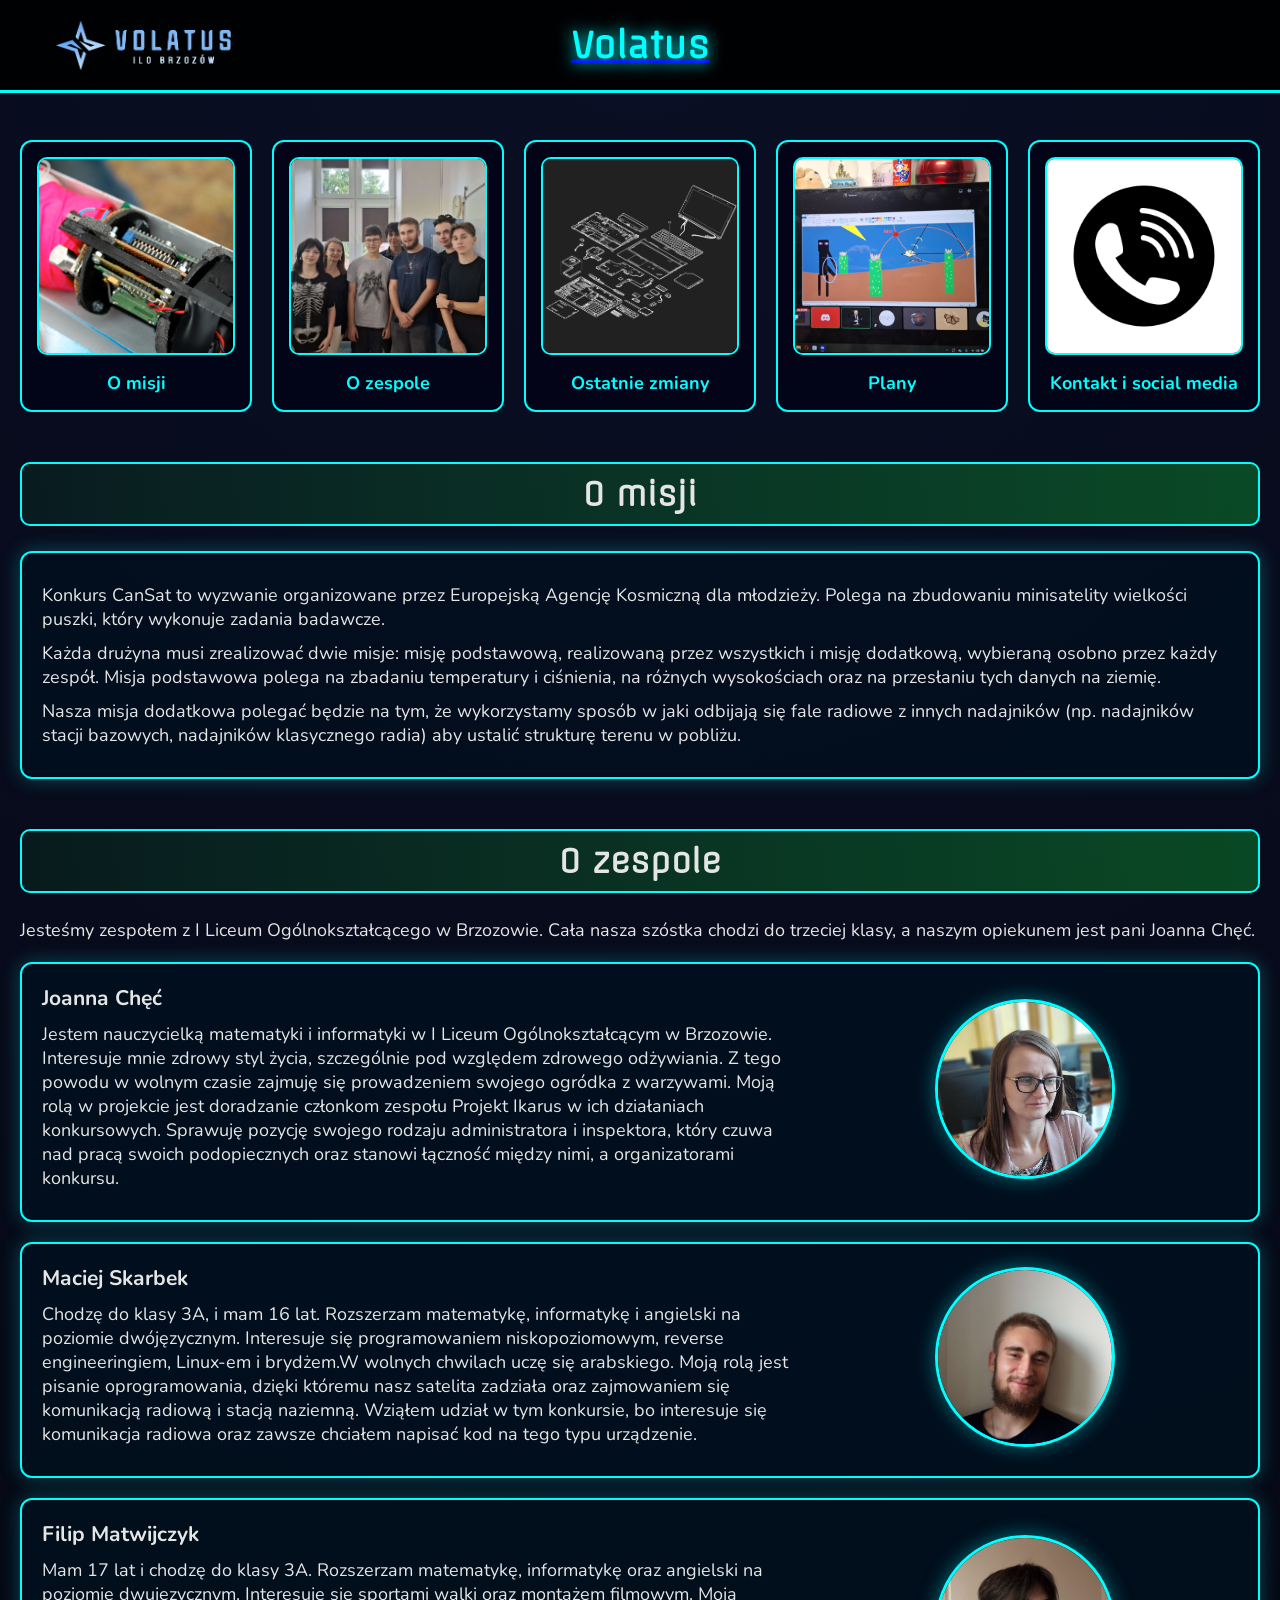
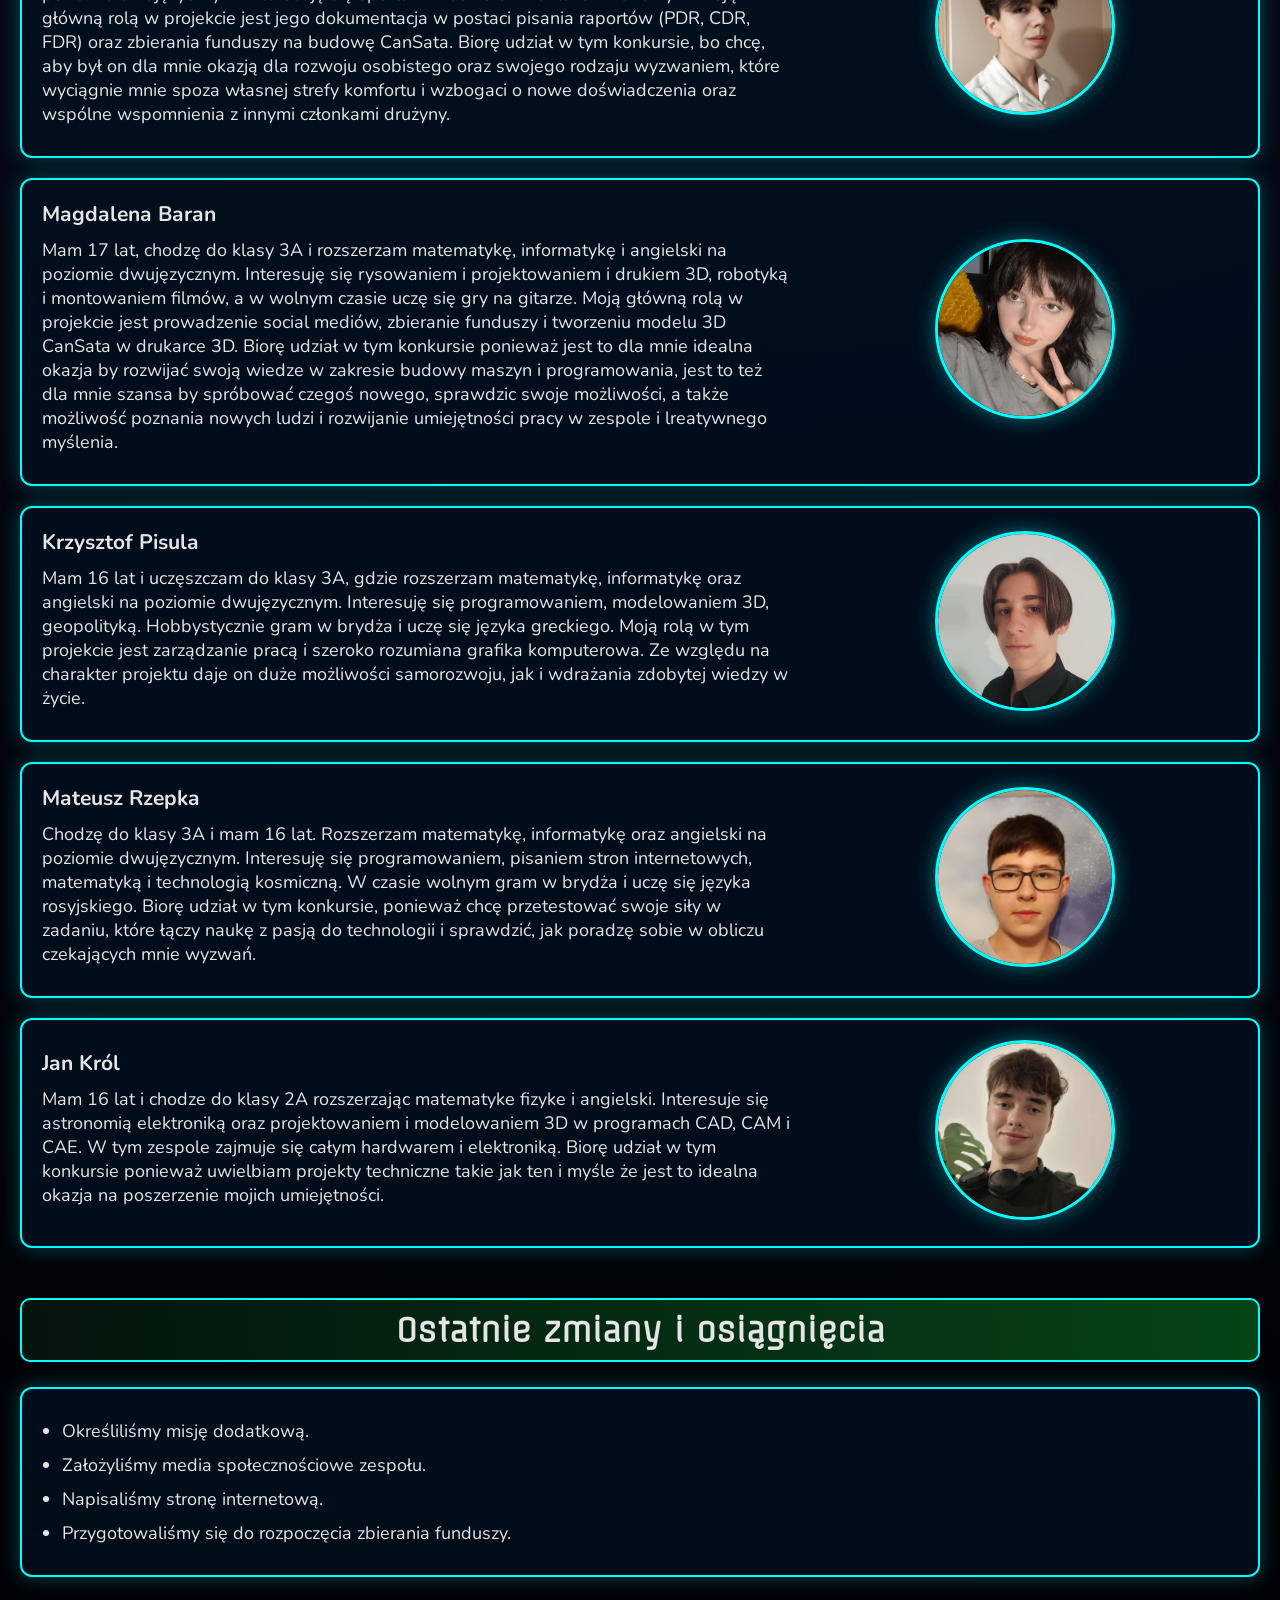
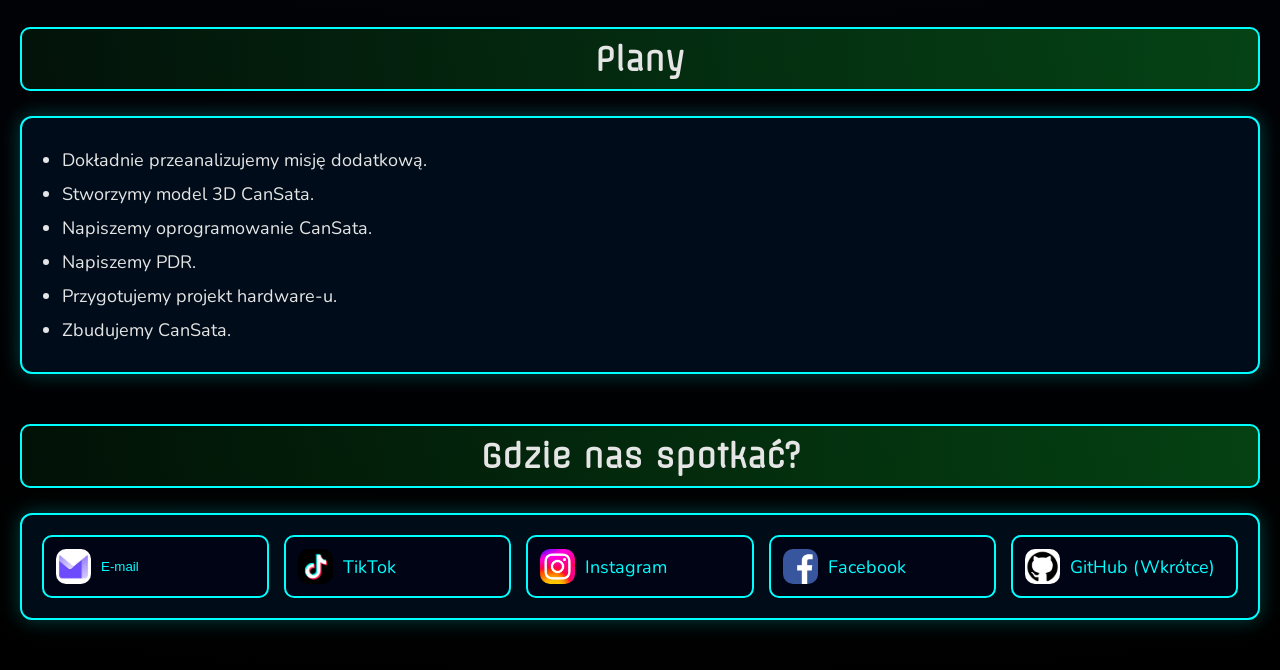
==== index.html @ ef8f0e5b "initial" ====
<!DOCTYPE html>
<html lang="pl">

<head>
    <meta charset="utf-8">
    <title>Volatus</title>
    <link rel="icon" href="img/logoM.png">
    <link rel="stylesheet" type="text/css" href="styles/styles.css?v=1">
</head>

<body>
    <!-- Pasek -->
    <div id="pasek">
        <img src="img/logoA.png" alt="Logo">
        <a href="https://www.volatus.pl">
            <h1 id="h1">Volatus</h1>
        </a>
        <img src="img/logoA.png" alt="Logo" class="antilogo">
    </div>

    <div id="strona">

        <!-- Menu kafelkowe -->
        <div class="grid">
            <a href="#link-mission" class="tile">
                <img src="img/o-misji.png" alt="Zdjęcie CanSata">
                <b>O misji</b>
            </a>
            <a href="#link-about" class="tile">
                <img src="img/team.webp" alt="Zdjęcie Zespołu">
                <b>O zespole</b>
            </a>
            <a href="#link-updates" class="tile">
                <img src="img/ostatnie-zmiany.png" alt="">
                <b>Ostatnie zmiany</b>
            </a>
            <a href="#link-plans" class="tile">
                <img src="img/plany.jpg" alt="">
                <b>Plany</b>
            </a>
            <a href="#link-contact" class="tile">
                <img src="img/kontakt.jpg" alt="">
                <b>Kontakt i social media</b>
            </a>
        </div>

        <!-- O misji -->
        <h2 id="link-mission">O misji</h2>
        <div class="panel">
            <p>
                Konkurs CanSat to wyzwanie organizowane przez Europejską Agencję Kosmiczną dla młodzieży. Polega na
                zbudowaniu minisatelity wielkości puszki, który wykonuje zadania badawcze.
            </p>
            <p>
                Każda drużyna musi zrealizować dwie misje: misję podstawową, realizowaną przez wszystkich i misję
                dodatkową, wybieraną osobno przez każdy zespół. Misja podstawowa polega na zbadaniu temperatury i
                ciśnienia, na różnych wysokościach oraz na przesłaniu tych danych na ziemię.
            </p>
            <p>Nasza misja dodatkowa polegać będzie na tym, że wykorzystamy sposób w jaki odbijają się fale radiowe z
                innych nadajników (np. nadajników stacji bazowych, nadajników klasycznego radia) aby ustalić strukturę
                terenu w pobliżu.</p>
        </div>

        <!-- O zespole -->
        <h2 id="link-about">O zespole</h2>
        <p>Jesteśmy zespołem z I Liceum Ogólnokształcącego w Brzozowie. Cała nasza szóstka chodzi do trzeciej
            klasy, a naszym opiekunem jest pani Joanna Chęć.</p>

        <div class="panel about">
            <div class="about-text">
                <h3>Joanna Chęć</h3>
                <p>Jestem nauczycielką matematyki i informatyki w I Liceum Ogólnokształcącym w Brzozowie. Interesuje
                    mnie zdrowy styl życia, szczególnie pod względem zdrowego odżywiania. Z tego powodu w wolnym czasie
                    zajmuję się prowadzeniem swojego ogródka z warzywami. Moją rolą w projekcie jest doradzanie członkom
                    zespołu Projekt Ikarus w ich działaniach konkursowych. Sprawuję pozycję swojego rodzaju
                    administratora i inspektora, który czuwa nad pracą swoich podopiecznych oraz stanowi łączność między
                    nimi, a organizatorami konkursu.</p>
            </div>
            <div class="about-img"><img src="img/panichec.jpg" alt="Joanna Chęć"></div>
        </div>

        <div class="panel about">
            <div class="about-text">
                <h3>Maciej Skarbek</h3>
                <p>Chodzę do klasy 3A, i mam 16 lat. Rozszerzam matematykę, informatykę i angielski na poziomie
                    dwójęzycznym. Interesuje się programowaniem niskopoziomowym, reverse engineeringiem, Linux-em i
                    brydżem.W wolnych chwilach uczę się arabskiego. Moją rolą jest pisanie oprogramowania, dzięki
                    któremu nasz satelita zadziała oraz zajmowaniem się komunikacją radiową i stacją naziemną. Wziąłem
                    udział w tym konkursie, bo interesuje się komunikacja radiowa oraz zawsze chciałem napisać kod na
                    tego typu urządzenie.</p>
            </div>
            <div class="about-img"><img src="img/maciej.jpg" alt="Maciej Skarbek"></div>
        </div>

        <div class="panel about">
            <div class="about-text">
                <h3>Filip Matwijczyk</h3>
                <p>Mam 17 lat i chodzę do klasy 3A. Rozszerzam matematykę, informatykę oraz angielski na poziomie
                    dwujęzycznym. Interesuję się sportami walki oraz montażem filmowym. Moją główną rolą w projekcie
                    jest jego dokumentacja w postaci pisania raportów (PDR, CDR, FDR) oraz zbierania funduszy na budowę
                    CanSata. Biorę udział w tym konkursie, bo chcę, aby był on dla mnie okazją dla rozwoju osobistego
                    oraz swojego rodzaju wyzwaniem, które wyciągnie mnie spoza własnej strefy komfortu i wzbogaci o nowe
                    doświadczenia oraz wspólne wspomnienia z innymi członkami drużyny.</p>
            </div>
            <div class="about-img"><img src="img/filipek.jpg" alt="Filip Matwijczyk"></div>
        </div>

        <div class="panel about">
            <div class="about-text">
                <h3>Magdalena Baran</h3>
                <p>Mam 17 lat, chodzę do klasy 3A i rozszerzam matematykę, informatykę i angielski na poziomie
                    dwujęzycznym. Interesuję się rysowaniem i projektowaniem i drukiem 3D, robotyką i montowaniem
                    filmów, a w wolnym czasie uczę się gry na gitarze. Moją główną rolą w projekcie jest prowadzenie
                    social mediów, zbieranie funduszy i tworzeniu modelu 3D CanSata w drukarce 3D. Biorę udział w tym
                    konkursie ponieważ jest to dla mnie idealna okazja by rozwijać swoją wiedze w zakresie budowy maszyn
                    i programowania, jest to też dla mnie szansa by spróbować czegoś nowego, sprawdzic swoje możliwości,
                    a także możliwość poznania nowych ludzi i rozwijanie umiejętności pracy w zespole i lreatywnego
                    myślenia.</p>
            </div>
            <div class="about-img"><img src="img/magda.jpg" alt="Magdalena Baran"></div>
        </div>

        <div class="panel about">
            <div class="about-text">
                <h3>Krzysztof Pisula</h3>
                <p>Mam 16 lat i uczęszczam do klasy 3A, gdzie rozszerzam matematykę, informatykę oraz angielski na
                    poziomie dwujęzycznym. Interesuję się programowaniem, modelowaniem 3D, geopolityką. Hobbystycznie
                    gram w brydża i uczę się języka greckiego. Moją rolą w tym projekcie jest zarządzanie pracą i
                    szeroko rozumiana grafika komputerowa. Ze względu na charakter projektu daje on duże możliwości
                    samorozwoju, jak i wdrażania zdobytej wiedzy w życie.</p>
            </div>
            <div class="about-img"><img src="img/krzysiu.jpg" alt="Krzysztof Pisula"></div>
        </div>

        <div class="panel about">
            <div class="about-text">
                <h3>Mateusz Rzepka</h3>
                <p>Chodzę do klasy 3A i mam 16 lat. Rozszerzam matematykę, informatykę oraz angielski na poziomie
                    dwujęzycznym. Interesuję się programowaniem, pisaniem stron internetowych, matematyką i technologią
                    kosmiczną. W czasie wolnym gram w brydża i uczę się języka rosyjskiego. Biorę udział w tym
                    konkursie, ponieważ chcę przetestować swoje siły w zadaniu, które łączy naukę z pasją do technologii
                    i sprawdzić, jak poradzę sobie w obliczu czekających mnie wyzwań.</p>
            </div>
            <div class="about-img"><img src="img/mateusz.jpg" alt="Mateusz Rzepka"></div>
        </div>

        <div class="panel about">
            <div class="about-text">
                <h3>Jan Król</h3>
                <p>Mam 16 lat i chodze do klasy 2A rozszerzając matematyke fizyke i angielski. Interesuje się astronomią
                    elektroniką oraz projektowaniem i modelowaniem 3D w programach CAD, CAM i CAE. W tym zespole zajmuje
                    się całym hardwarem i elektroniką. Biorę udział w tym konkursie ponieważ uwielbiam projekty
                    techniczne takie jak ten i myśle że jest to idealna okazja na poszerzenie mojich umiejętności.</p>
            </div>
            <div class="about-img"><img src="img/janek.jpg" alt="Jan Król"></div>
        </div>

        <!-- Ostatnie zmiany -->
        <h2 id="link-updates">Ostatnie zmiany i osiągnięcia</h2>
        <div class="panel list">
            <ul>
                <li>Określiliśmy misję dodatkową.</li>
                <li>Założyliśmy media społecznościowe zespołu.</li>
                <li>Napisaliśmy stronę internetową.</li>
                <li>Przygotowaliśmy się do rozpoczęcia zbierania funduszy.</li>
            </ul>
        </div>

        <!-- Plany -->
        <h2 id="link-plans">Plany</h2>
        <div class="panel list">
            <ul>
                <li>Dokładnie przeanalizujemy misję dodatkową.</li>
                <li>Stworzymy model 3D CanSata.</li>
                <li>Napiszemy oprogramowanie CanSata.</li>
                <li>Napiszemy PDR.</li>
                <li>Przygotujemy projekt hardware-u.</li>
                <li>Zbudujemy CanSata.</li>
            </ul>
        </div>

        <!-- Kontakt -->
        <h2 id="link-contact">Gdzie nas spotkać?</h2>
        <div class="panel socials">
            <button class="social" id="przyciskEmail">
                <img src="img/mail.jpg" alt="Protonmail"><span id="email">E-mail</span>
                <span id="tooltip">Skopiowano</span>
            </button>
            <a class="social" href="https://www.tiktok.com/@volatuscs?_t=ZN-8zajjHHh5mA&_r=1">
                <img src="img/tiktok.avif" alt="TikTok"> TikTok
            </a>
            <a class="social" href="https://www.instagram.com/volatuscs?igsh=aTN2cjBqd2Z3YXFo">
                <img src="img/instagram.png" alt="Instagram"> Instagram
            </a>
            <a class="social" href="https://www.facebook.com/share/1Aj3updFuc/">
                <img src="img/facebook.png" alt=Facebook""> Facebook
            </a>
            <a class="social" href="">
                <img src="img/github.png" alt="GitHub"> GitHub (Wkrótce)
            </a>
        </div>
    </div>

    <script>
        const adresEmail = document.getElementById("email");
        const przyciskEmail = document.getElementById("przyciskEmail");
        const tooltip = document.getElementById("tooltip"); // assuming you have this span
        const mail = "volatus.cs@protonmail.com";
        przyciskEmail.addEventListener("click", (e) => {
            const currentText = adresEmail.textContent;
            if (currentText === mail) {
                // Copy to clipboard
                navigator.clipboard.writeText(mail)
                    .then(() => {
                        // Show tooltip above cursor
                        tooltip.style.left = `${e.clientX}px`;
                        tooltip.style.top = `${e.clientY - 20}px`;
                        tooltip.classList.add('show');
                        setTimeout(() => tooltip.classList.remove('show'), 1000);
                    });
            } else {
                // First click: show email
                adresEmail.textContent = mail;
            }
        });
    </script>
</body>

</html>
---- styles/styles.css ----
@import url('https://fonts.googleapis.com/css2?family=Nunito:wght@200..1000&family=Offside&display=swap');

* {
    margin: 0;
    padding: 0;
    box-sizing: border-box;
}

html {
    scroll-behavior: smooth;
}

body {
    /* font-family: "Offside", sans-serif; */
    font-family: "Nunito", sans-serif;
    background: radial-gradient(circle at top, #0a0f25, #000);
    color: #e5e5e5;
    font-size: 18px;
}

/* Pasek */
#pasek {
    position: fixed;
    top: 0;
    left: 0;
    width: 100%;
    background: rgba(0, 0, 0, 0.9);
    border-bottom: 3px solid #0ff;
    display: flex;
    align-items: center;
    justify-content: space-between;
    padding: 15px 40px;
    z-index: 1000;
}

#pasek img {
    /* height: 60px; */
    max-height: 60px;
    /* filter: drop-shadow(0 0 8px #0ff); */
}

#pasek .antilogo {
    opacity: 0;
}

#h1 {
    font-size: 36px;
    color: #0ff;
    text-shadow: 0 0 15px #0ff;
    transition: 0.3s;
    font-family: "Offside", sans-serif;
    text-decoration: none;
}

#h1:hover {
    color: #f0f;
    text-shadow: 0 0 15px #f0f;
}

/* Treść */
#strona {
    max-width: 1400px;
    margin: 140px auto 50px auto;
    padding: 0 20px;
}

h2 {
    font-size: 32px;
    text-align: center;
    margin: 50px 0 25px 0;
    padding: 10px;
    background: linear-gradient(to right, #0ff33d11, #0ff33d44);
    border: 2px solid #0ff;
    border-radius: 10px;
    /* text-transform: uppercase; */
    scroll-margin-top: 120px;
    font-family: "Offside", sans-serif;
}

p,
li {
    margin: 10px 0;
}

/* Panele sekcji */
.panel {
    background: rgba(0, 15, 30, 0.8);
    border: 2px solid #0ff;
    border-radius: 12px;
    padding: 20px;
    margin: 20px 0;
    box-shadow: 0 0 20px #0ff4;
    transition: 0.3s;
}

.panel:hover {
    box-shadow: 0 0 30px #0ff8;
}

/* Grid kafelków */
.grid {
    display: grid;
    grid-template-columns: repeat(auto-fit, minmax(200px, 1fr));
    gap: 20px;
    margin: 20px 0;
}

.tile {
    border: 2px solid #0ff;
    border-radius: 12px;
    text-align: center;
    padding: 15px;
    background: rgba(0, 0, 20, 0.7);
    transition: 0.3s;
    color: #0ff;
    text-decoration: none;
}

.tile:hover {
    border-color: #f0f;
    transform: translateY(-5px);
    box-shadow: 0 0 20px #f0f;
    color: #f0f;
}

.tile img {
    width: 100%;
    border-radius: 10px;
    border: 2px solid #0ff;
    margin-bottom: 10px;
}

/* Zespół */
.about {
    display: flex;
    flex-wrap: wrap;
    gap: 20px;
    align-items: center;
}

.about-text {
    flex: 2 1 300px;
}

.about-img {
    flex: 1 1 200px;
    text-align: center;
}

.about-img img {
    width: 180px;
    height: 180px;
    border-radius: 50%;
    border: 3px solid #0ff;
    object-fit: cover;
    box-shadow: 0 0 20px #0ff6;
    transition: 0.3s;
}

.about-img img:hover {
    transform: scale(1.2);
    border-color: #f0f;
    animation: scaleUpDown 0.7s;
}

@keyframes scaleUpDown {
    0% {
        transform: scale(1);
    }

    50% {
        transform: scale(1.5);
    }

    100% {
        transform: scale(1.2);
    }
}

/* Social */
.socials {
    display: grid;
    grid-template-columns: repeat(auto-fit, minmax(200px, 1fr));
    gap: 15px;
}

.social {
    display: flex;
    align-items: center;
    gap: 10px;
    padding: 12px;
    border: 2px solid #0ff;
    border-radius: 10px;
    background: rgba(0, 0, 20, 0.7);
    transition: 0.3s;
    color: #0ff;
    text-decoration: none;
    transition: 0.3s;
}

.social:hover {
    border-color: #f0f;
    box-shadow: 0 0 20px #f0f;
    color: #f0f;
    background: rgba(0, 0, 20, 1);
}

.social img {
    width: 35px;
    height: 35px;
    border-radius: 10px;
}

#email {
    user-select: text;
}

#tooltip {
    position: fixed;
    /* fixed so it can follow the cursor */
    background: #0ff;
    color: #000;
    padding: 4px 8px;
    border-radius: 4px;
    font-size: 12px;
    opacity: 0;
    pointer-events: none;
    transition: opacity 0.3s ease, transform 0.2s ease;
    transform: translate(-50%, -150%);
}

#tooltip.show {
    opacity: 1;
}

/* Poprawa błędów */
.list {
    padding-left: 40px;
}

/* Responsywność */
@media (max-width: 700px) {
    #h1 {
        font-size: 24px;
    }

    .about {
        flex-direction: column;
        text-align: center;
    }

    #strona {
        margin: 0px 30px;
    }

}
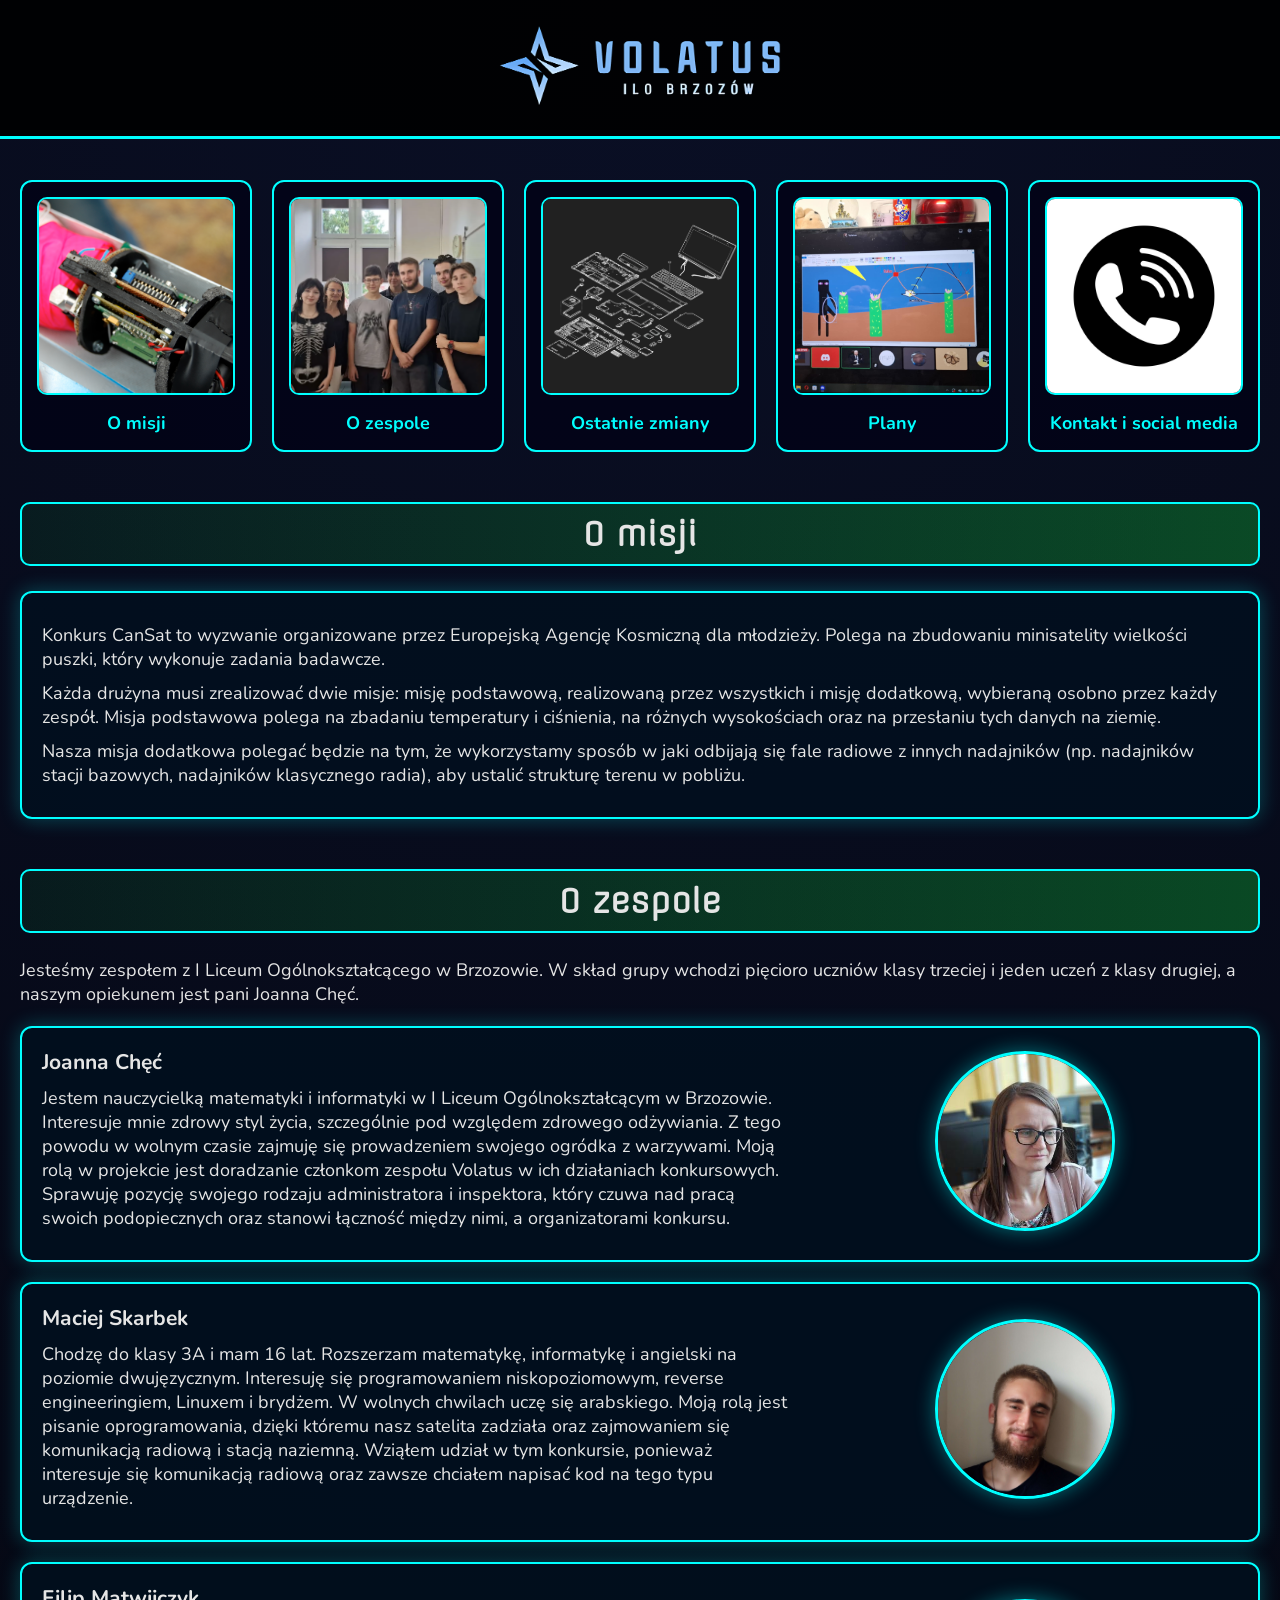
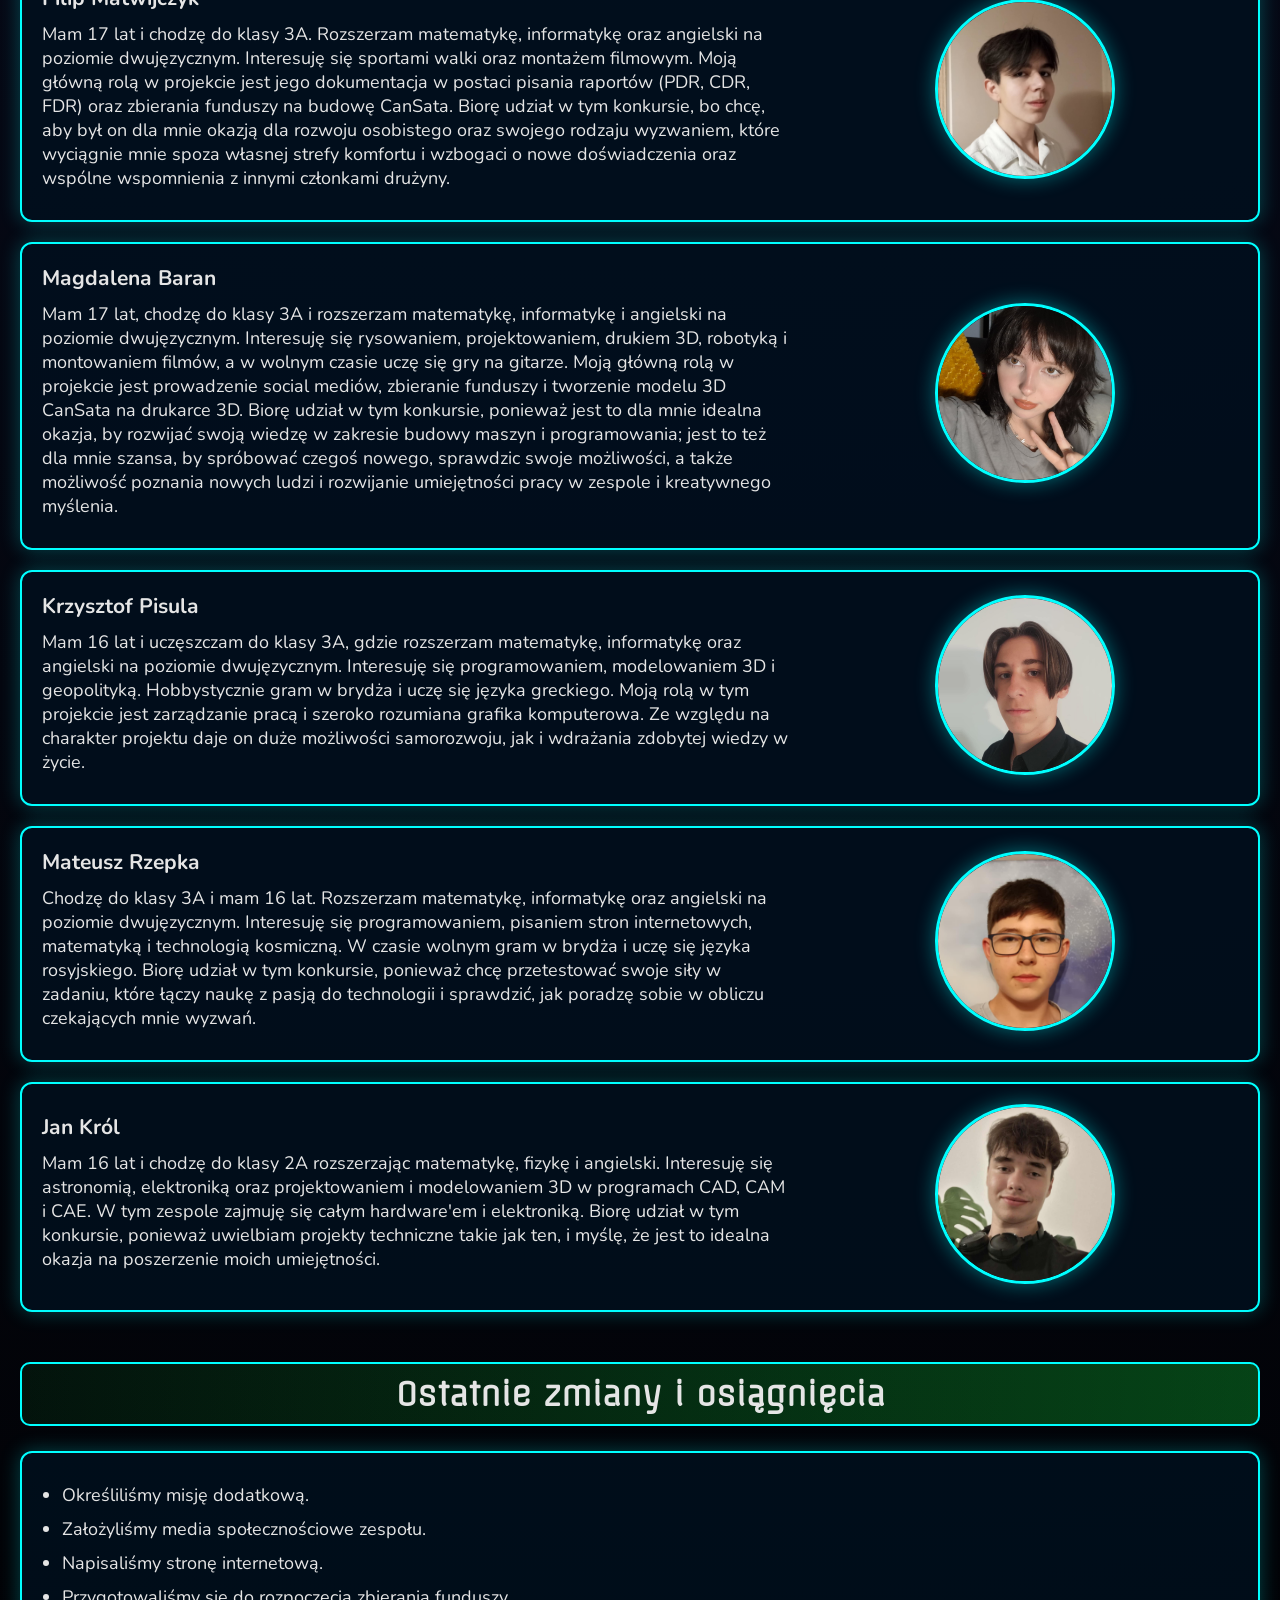
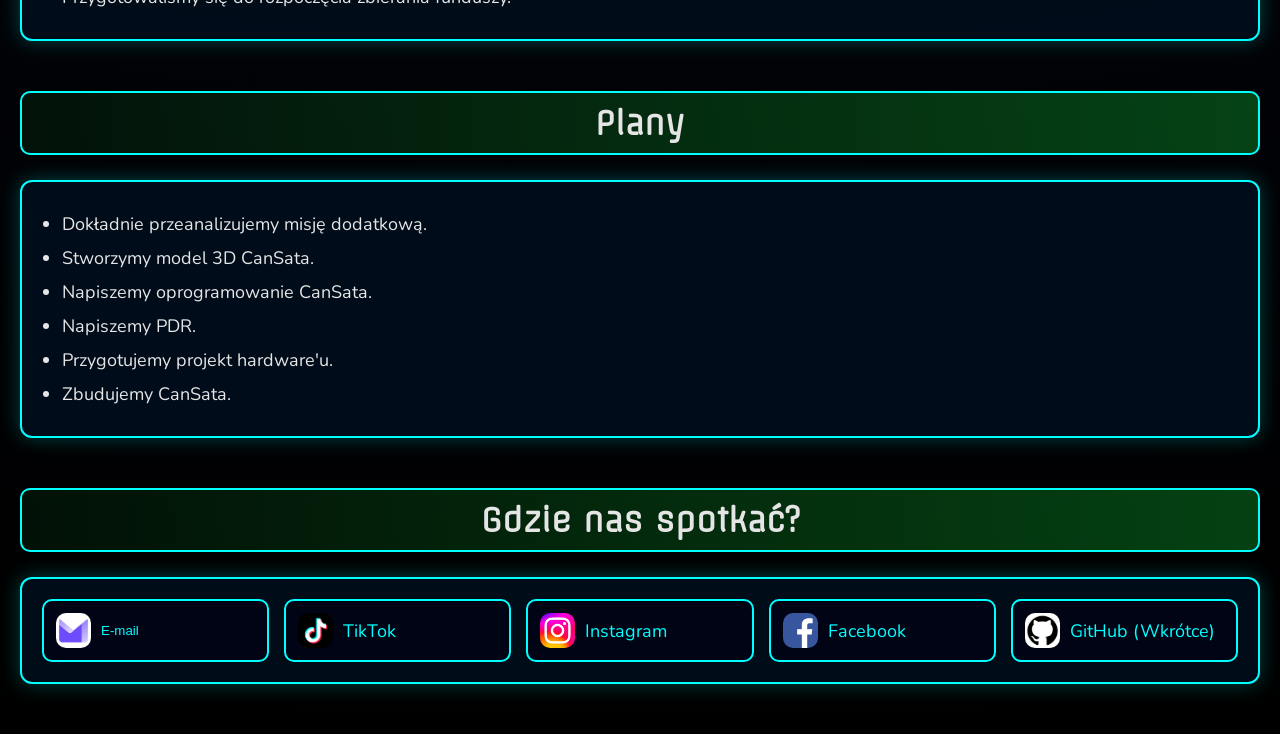
==== commit 0adc9039: "bugfixes, better contents, better mobile version, wider header" ====
--- a/index.html
+++ b/index.html
@@ -11,15 +11,12 @@
 <body>
     <!-- Pasek -->
     <div id="pasek">
-        <img src="img/logoA.png" alt="Logo">
         <a href="https://www.volatus.pl">
-            <h1 id="h1">Volatus</h1>
+            <img src="img/logoA.png" alt="Logo">
         </a>
-        <img src="img/logoA.png" alt="Logo" class="antilogo">
     </div>
 
     <div id="strona">
-
         <!-- Menu kafelkowe -->
         <div class="grid">
             <a href="#link-mission" class="tile">
@@ -43,7 +40,6 @@
                 <b>Kontakt i social media</b>
             </a>
         </div>
-
         <!-- O misji -->
         <h2 id="link-mission">O misji</h2>
         <div class="panel">
@@ -57,41 +53,37 @@
                 ciśnienia, na różnych wysokościach oraz na przesłaniu tych danych na ziemię.
             </p>
             <p>Nasza misja dodatkowa polegać będzie na tym, że wykorzystamy sposób w jaki odbijają się fale radiowe z
-                innych nadajników (np. nadajników stacji bazowych, nadajników klasycznego radia) aby ustalić strukturę
+                innych nadajników (np. nadajników stacji bazowych, nadajników klasycznego radia), aby ustalić strukturę
                 terenu w pobliżu.</p>
         </div>
-
         <!-- O zespole -->
         <h2 id="link-about">O zespole</h2>
-        <p>Jesteśmy zespołem z I Liceum Ogólnokształcącego w Brzozowie. Cała nasza szóstka chodzi do trzeciej
-            klasy, a naszym opiekunem jest pani Joanna Chęć.</p>
-
+        <p>Jesteśmy zespołem z I Liceum Ogólnokształcącego w Brzozowie. W skład grupy wchodzi pięcioro uczniów klasy
+            trzeciej i jeden uczeń z klasy drugiej, a naszym opiekunem jest pani Joanna Chęć.</p>
         <div class="panel about">
             <div class="about-text">
                 <h3>Joanna Chęć</h3>
                 <p>Jestem nauczycielką matematyki i informatyki w I Liceum Ogólnokształcącym w Brzozowie. Interesuje
                     mnie zdrowy styl życia, szczególnie pod względem zdrowego odżywiania. Z tego powodu w wolnym czasie
                     zajmuję się prowadzeniem swojego ogródka z warzywami. Moją rolą w projekcie jest doradzanie członkom
-                    zespołu Projekt Ikarus w ich działaniach konkursowych. Sprawuję pozycję swojego rodzaju
-                    administratora i inspektora, który czuwa nad pracą swoich podopiecznych oraz stanowi łączność między
-                    nimi, a organizatorami konkursu.</p>
+                    zespołu Volatus w ich działaniach konkursowych. Sprawuję pozycję swojego rodzaju administratora i
+                    inspektora, który czuwa nad pracą swoich podopiecznych oraz stanowi łączność między nimi, a
+                    organizatorami konkursu.</p>
             </div>
             <div class="about-img"><img src="img/panichec.jpg" alt="Joanna Chęć"></div>
         </div>
-
         <div class="panel about">
             <div class="about-text">
                 <h3>Maciej Skarbek</h3>
-                <p>Chodzę do klasy 3A, i mam 16 lat. Rozszerzam matematykę, informatykę i angielski na poziomie
-                    dwójęzycznym. Interesuje się programowaniem niskopoziomowym, reverse engineeringiem, Linux-em i
-                    brydżem.W wolnych chwilach uczę się arabskiego. Moją rolą jest pisanie oprogramowania, dzięki
+                <p>Chodzę do klasy 3A i mam 16 lat. Rozszerzam matematykę, informatykę i angielski na poziomie
+                    dwujęzycznym. Interesuję się programowaniem niskopoziomowym, reverse engineeringiem, Linuxem i
+                    brydżem. W wolnych chwilach uczę się arabskiego. Moją rolą jest pisanie oprogramowania, dzięki
                     któremu nasz satelita zadziała oraz zajmowaniem się komunikacją radiową i stacją naziemną. Wziąłem
-                    udział w tym konkursie, bo interesuje się komunikacja radiowa oraz zawsze chciałem napisać kod na
-                    tego typu urządzenie.</p>
+                    udział w tym konkursie, ponieważ interesuje się komunikacją radiową oraz zawsze chciałem napisać kod
+                    na tego typu urządzenie.</p>
             </div>
             <div class="about-img"><img src="img/maciej.jpg" alt="Maciej Skarbek"></div>
         </div>
-
         <div class="panel about">
             <div class="about-text">
                 <h3>Filip Matwijczyk</h3>
@@ -104,34 +96,31 @@
             </div>
             <div class="about-img"><img src="img/filipek.jpg" alt="Filip Matwijczyk"></div>
         </div>
-
         <div class="panel about">
             <div class="about-text">
                 <h3>Magdalena Baran</h3>
                 <p>Mam 17 lat, chodzę do klasy 3A i rozszerzam matematykę, informatykę i angielski na poziomie
-                    dwujęzycznym. Interesuję się rysowaniem i projektowaniem i drukiem 3D, robotyką i montowaniem
+                    dwujęzycznym. Interesuję się rysowaniem, projektowaniem, drukiem 3D, robotyką i montowaniem
                     filmów, a w wolnym czasie uczę się gry na gitarze. Moją główną rolą w projekcie jest prowadzenie
-                    social mediów, zbieranie funduszy i tworzeniu modelu 3D CanSata w drukarce 3D. Biorę udział w tym
-                    konkursie ponieważ jest to dla mnie idealna okazja by rozwijać swoją wiedze w zakresie budowy maszyn
-                    i programowania, jest to też dla mnie szansa by spróbować czegoś nowego, sprawdzic swoje możliwości,
-                    a także możliwość poznania nowych ludzi i rozwijanie umiejętności pracy w zespole i lreatywnego
-                    myślenia.</p>
+                    social mediów, zbieranie funduszy i tworzenie modelu 3D CanSata na drukarce 3D. Biorę udział w tym
+                    konkursie, ponieważ jest to dla mnie idealna okazja, by rozwijać swoją wiedzę w zakresie budowy
+                    maszyn i programowania; jest to też dla mnie szansa, by spróbować czegoś nowego, sprawdzic swoje
+                    możliwości, a także możliwość poznania nowych ludzi i rozwijanie umiejętności pracy w zespole i
+                    kreatywnego myślenia.</p>
             </div>
             <div class="about-img"><img src="img/magda.jpg" alt="Magdalena Baran"></div>
         </div>
-
         <div class="panel about">
             <div class="about-text">
                 <h3>Krzysztof Pisula</h3>
                 <p>Mam 16 lat i uczęszczam do klasy 3A, gdzie rozszerzam matematykę, informatykę oraz angielski na
-                    poziomie dwujęzycznym. Interesuję się programowaniem, modelowaniem 3D, geopolityką. Hobbystycznie
+                    poziomie dwujęzycznym. Interesuję się programowaniem, modelowaniem 3D i geopolityką. Hobbystycznie
                     gram w brydża i uczę się języka greckiego. Moją rolą w tym projekcie jest zarządzanie pracą i
                     szeroko rozumiana grafika komputerowa. Ze względu na charakter projektu daje on duże możliwości
                     samorozwoju, jak i wdrażania zdobytej wiedzy w życie.</p>
             </div>
             <div class="about-img"><img src="img/krzysiu.jpg" alt="Krzysztof Pisula"></div>
         </div>
-
         <div class="panel about">
             <div class="about-text">
                 <h3>Mateusz Rzepka</h3>
@@ -143,18 +132,17 @@
             </div>
             <div class="about-img"><img src="img/mateusz.jpg" alt="Mateusz Rzepka"></div>
         </div>
-
         <div class="panel about">
             <div class="about-text">
                 <h3>Jan Król</h3>
-                <p>Mam 16 lat i chodze do klasy 2A rozszerzając matematyke fizyke i angielski. Interesuje się astronomią
-                    elektroniką oraz projektowaniem i modelowaniem 3D w programach CAD, CAM i CAE. W tym zespole zajmuje
-                    się całym hardwarem i elektroniką. Biorę udział w tym konkursie ponieważ uwielbiam projekty
-                    techniczne takie jak ten i myśle że jest to idealna okazja na poszerzenie mojich umiejętności.</p>
+                <p>Mam 16 lat i chodzę do klasy 2A rozszerzając matematykę, fizykę i angielski. Interesuję się
+                    astronomią, elektroniką oraz projektowaniem i modelowaniem 3D w programach CAD, CAM i CAE. W tym
+                    zespole zajmuję się całym hardware'em i elektroniką. Biorę udział w tym konkursie, ponieważ
+                    uwielbiam projekty techniczne takie jak ten, i myślę, że jest to idealna okazja na poszerzenie moich
+                    umiejętności.</p>
             </div>
             <div class="about-img"><img src="img/janek.jpg" alt="Jan Król"></div>
         </div>
-
         <!-- Ostatnie zmiany -->
         <h2 id="link-updates">Ostatnie zmiany i osiągnięcia</h2>
         <div class="panel list">
@@ -165,7 +153,6 @@
                 <li>Przygotowaliśmy się do rozpoczęcia zbierania funduszy.</li>
             </ul>
         </div>
-
         <!-- Plany -->
         <h2 id="link-plans">Plany</h2>
         <div class="panel list">
@@ -174,11 +161,10 @@
                 <li>Stworzymy model 3D CanSata.</li>
                 <li>Napiszemy oprogramowanie CanSata.</li>
                 <li>Napiszemy PDR.</li>
-                <li>Przygotujemy projekt hardware-u.</li>
+                <li>Przygotujemy projekt hardware'u.</li>
                 <li>Zbudujemy CanSata.</li>
             </ul>
         </div>
-
         <!-- Kontakt -->
         <h2 id="link-contact">Gdzie nas spotkać?</h2>
         <div class="panel socials">
--- a/styles/styles.css
+++ b/styles/styles.css
@@ -11,7 +11,6 @@
 }
 
 body {
-    /* font-family: "Offside", sans-serif; */
     font-family: "Nunito", sans-serif;
     background: radial-gradient(circle at top, #0a0f25, #000);
     color: #e5e5e5;
@@ -26,41 +25,29 @@
     width: 100%;
     background: rgba(0, 0, 0, 0.9);
     border-bottom: 3px solid #0ff;
-    display: flex;
-    align-items: center;
-    justify-content: space-between;
     padding: 15px 40px;
     z-index: 1000;
+    display: flex;
+    justify-content: center;
 }
 
 #pasek img {
-    /* height: 60px; */
-    max-height: 60px;
-    /* filter: drop-shadow(0 0 8px #0ff); */
-}
-
-#pasek .antilogo {
-    opacity: 0;
-}
-
-#h1 {
-    font-size: 36px;
-    color: #0ff;
-    text-shadow: 0 0 15px #0ff;
-    transition: 0.3s;
-    font-family: "Offside", sans-serif;
-    text-decoration: none;
-}
-
-#h1:hover {
-    color: #f0f;
-    text-shadow: 0 0 15px #f0f;
+    flex-wrap: nowrap;
+    max-height: 100px;
+    border: 2px solid rgba(0, 0, 0, 0);
+    transition: 0.3s;
+    border-radius: 10px;
+}
+
+#pasek img:hover {
+    border-color: #f0f;
+    box-shadow: inset 0 0 15px #f0f, 0 0 20px #f0f;
 }
 
 /* Treść */
 #strona {
     max-width: 1400px;
-    margin: 140px auto 50px auto;
+    margin: 180px auto 50px auto;
     padding: 0 20px;
 }
 
@@ -72,8 +59,7 @@
     background: linear-gradient(to right, #0ff33d11, #0ff33d44);
     border: 2px solid #0ff;
     border-radius: 10px;
-    /* text-transform: uppercase; */
-    scroll-margin-top: 120px;
+    scroll-margin-top: 160px;
     font-family: "Offside", sans-serif;
 }
 
@@ -97,12 +83,13 @@
     box-shadow: 0 0 30px #0ff8;
 }
 
-/* Grid kafelków */
+/* Spis treści */
 .grid {
-    display: grid;
-    grid-template-columns: repeat(auto-fit, minmax(200px, 1fr));
+    display: flex;
+    flex-wrap: wrap;
     gap: 20px;
     margin: 20px 0;
+    justify-content: center;
 }
 
 .tile {
@@ -114,6 +101,8 @@
     transition: 0.3s;
     color: #0ff;
     text-decoration: none;
+    min-width: 150px;
+    flex: 0.25 0 18.5%;
 }
 
 .tile:hover {
@@ -217,7 +206,6 @@
 
 #tooltip {
     position: fixed;
-    /* fixed so it can follow the cursor */
     background: #0ff;
     color: #000;
     padding: 4px 8px;
@@ -240,8 +228,12 @@
 
 /* Responsywność */
 @media (max-width: 700px) {
-    #h1 {
-        font-size: 24px;
+    h2 {
+        scroll-margin-top: 120px;
+    }
+
+    #pasek img {
+        max-height: 60px;
     }
 
     .about {
@@ -250,7 +242,12 @@
     }
 
     #strona {
-        margin: 0px 30px;
-    }
-
+        padding: 0 5px;
+        margin-top: 130px;
+    }
+
+    p {
+        margin-left: 10px;
+        margin-left: 10px;
+    }
 }
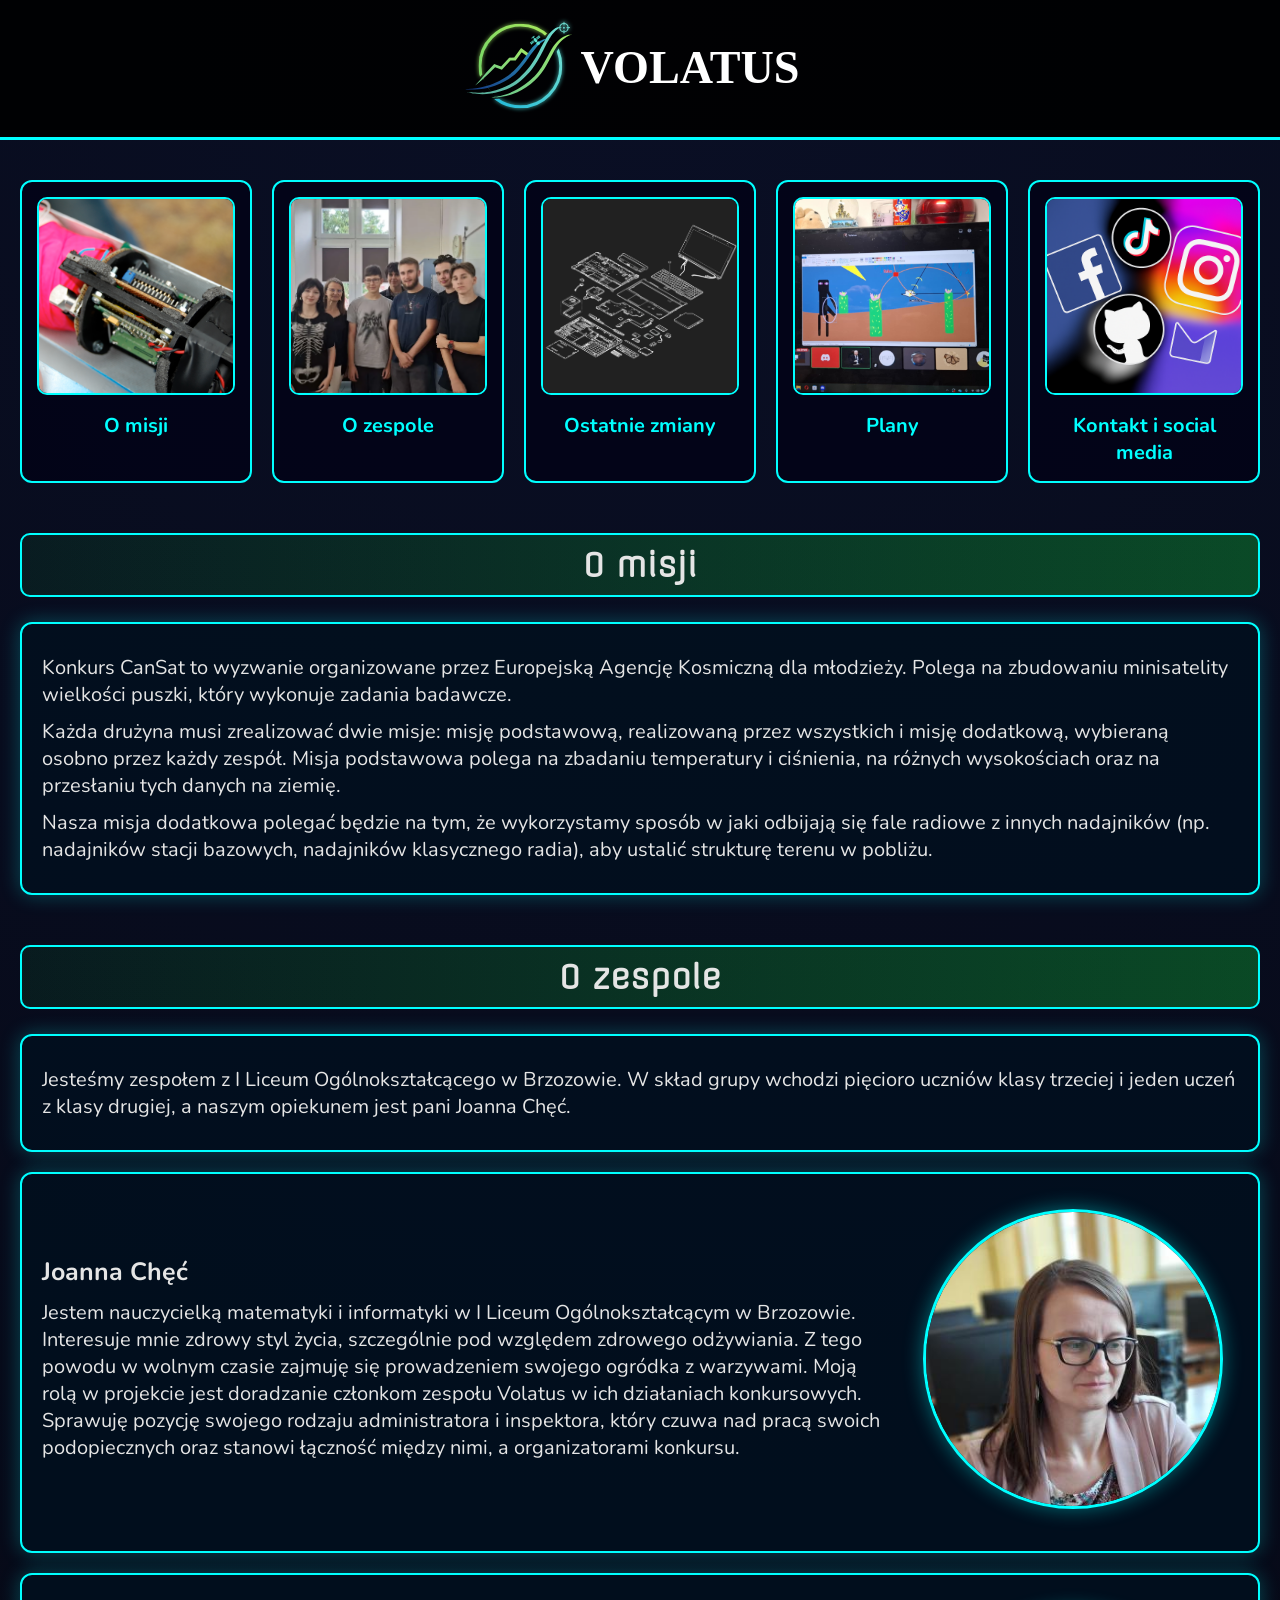
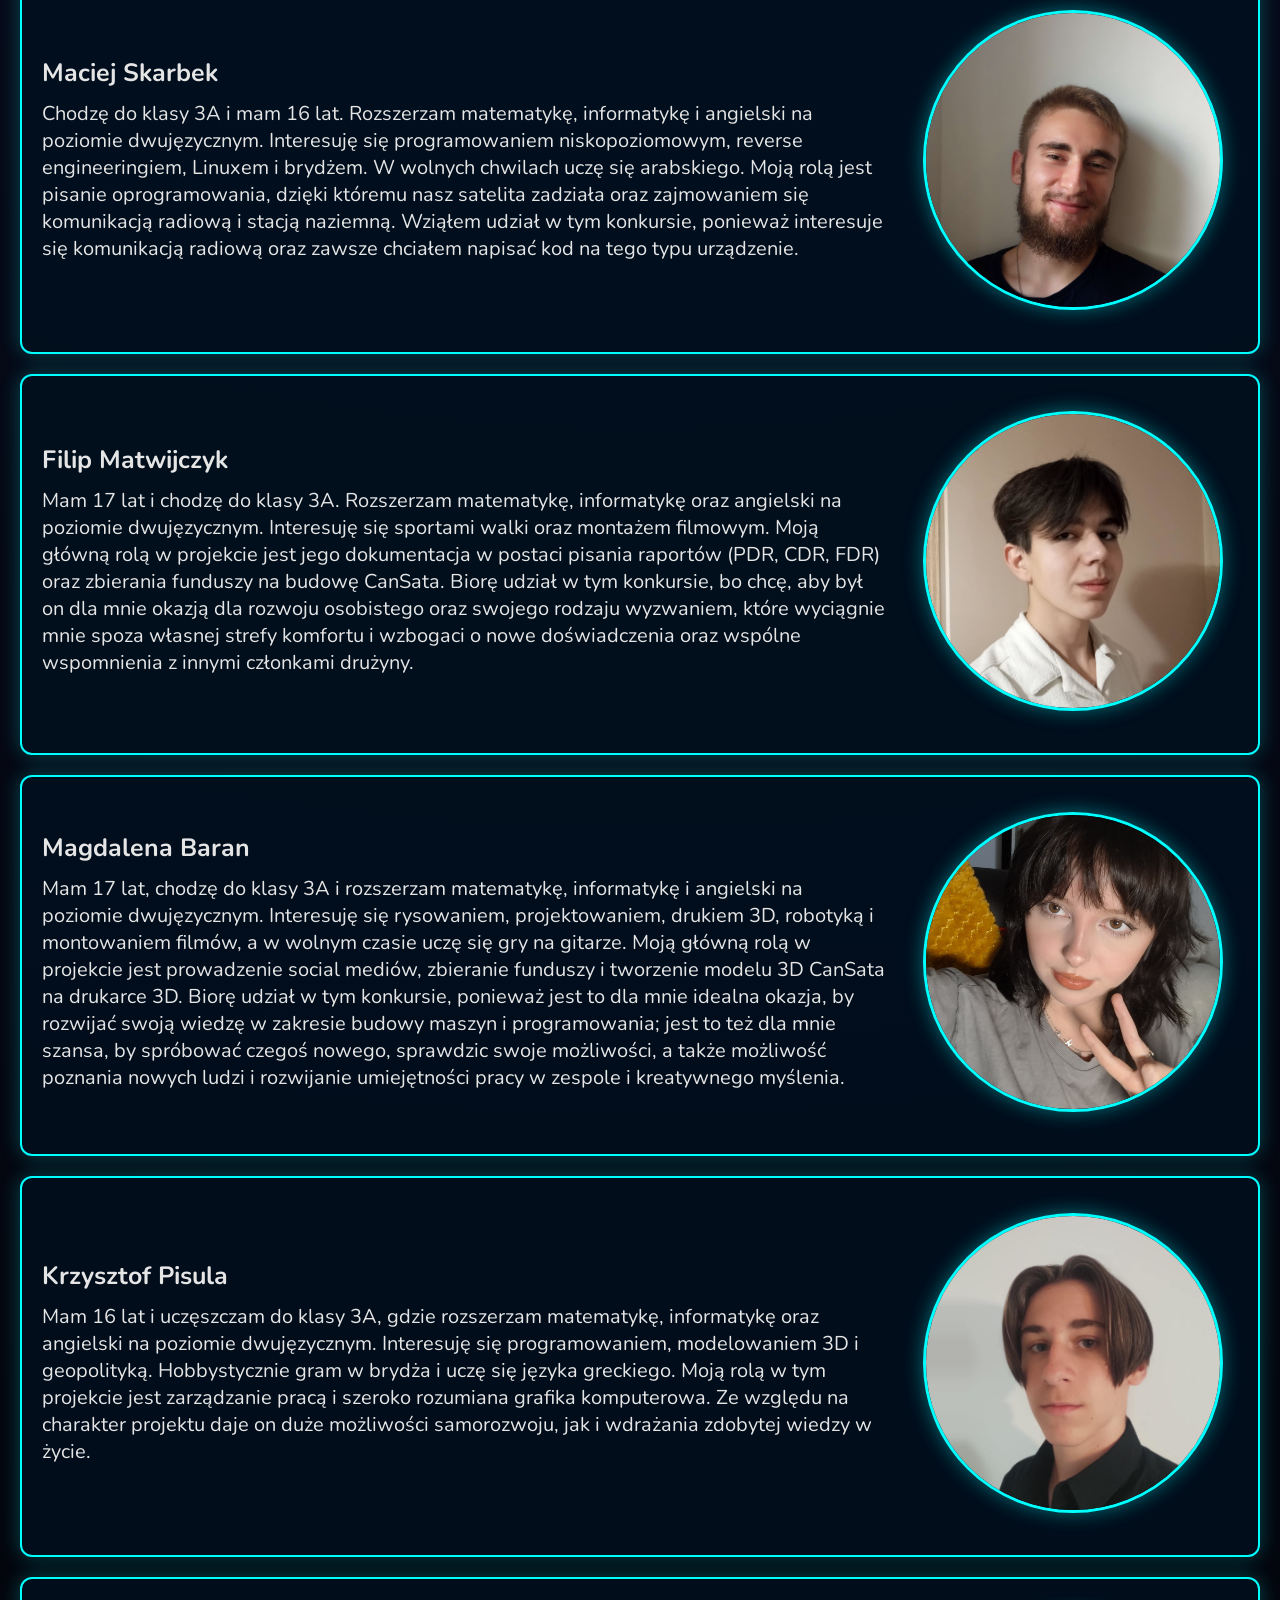
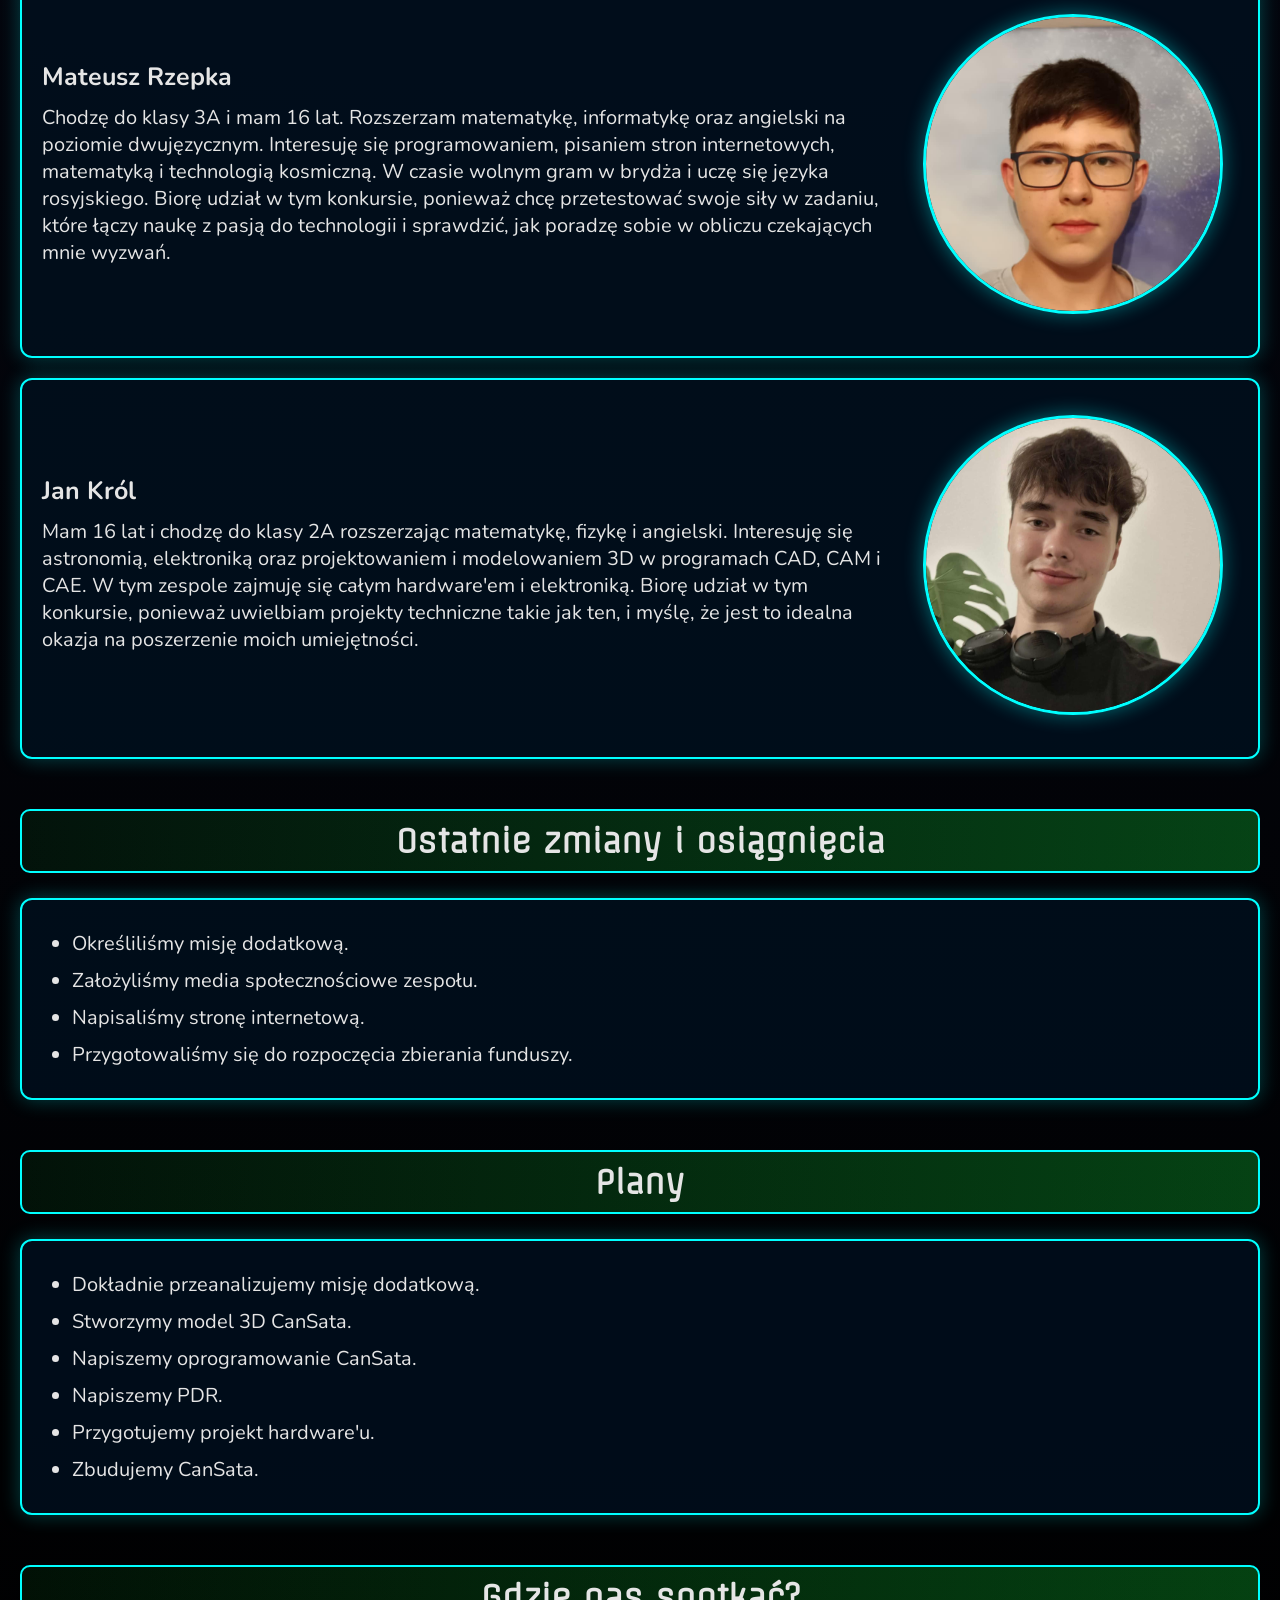
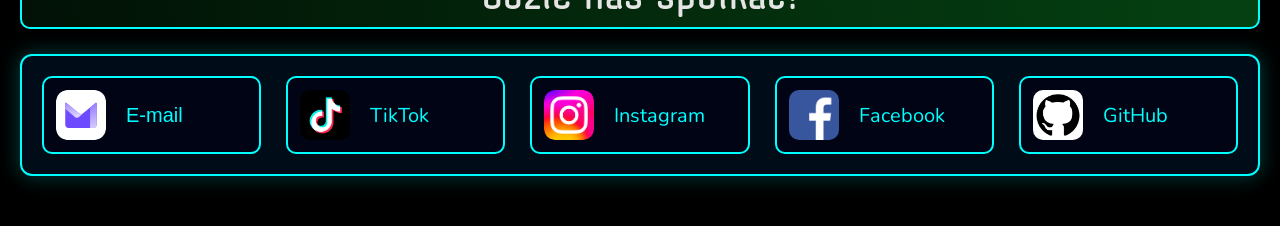
==== commit 1c412d33: "better mobile, new logo" ====
--- a/index.html
+++ b/index.html
@@ -4,15 +4,15 @@
 <head>
     <meta charset="utf-8">
     <title>Volatus</title>
-    <link rel="icon" href="img/logoM.png">
-    <link rel="stylesheet" type="text/css" href="styles/styles.css?v=1">
+    <link rel="icon" href="img/logoM.svg">
+    <link rel="stylesheet" type="text/css" href="styles/styles.css?v=2">
 </head>
 
 <body>
     <!-- Pasek -->
     <div id="pasek">
         <a href="https://www.volatus.pl">
-            <img src="img/logoA.png" alt="Logo">
+            <img src="img/logo.svg" alt="Logo">
         </a>
     </div>
 
@@ -36,7 +36,7 @@
                 <b>Plany</b>
             </a>
             <a href="#link-contact" class="tile">
-                <img src="img/kontakt.jpg" alt="">
+                <img src="img/socials3.png" alt="">
                 <b>Kontakt i social media</b>
             </a>
         </div>
@@ -58,8 +58,10 @@
         </div>
         <!-- O zespole -->
         <h2 id="link-about">O zespole</h2>
-        <p>Jesteśmy zespołem z I Liceum Ogólnokształcącego w Brzozowie. W skład grupy wchodzi pięcioro uczniów klasy
-            trzeciej i jeden uczeń z klasy drugiej, a naszym opiekunem jest pani Joanna Chęć.</p>
+        <div class="panel">
+            <p>Jesteśmy zespołem z I Liceum Ogólnokształcącego w Brzozowie. W skład grupy wchodzi pięcioro uczniów klasy
+                trzeciej i jeden uczeń z klasy drugiej, a naszym opiekunem jest pani Joanna Chęć.</p>
+        </div>
         <div class="panel about">
             <div class="about-text">
                 <h3>Joanna Chęć</h3>
@@ -169,7 +171,7 @@
         <h2 id="link-contact">Gdzie nas spotkać?</h2>
         <div class="panel socials">
             <button class="social" id="przyciskEmail">
-                <img src="img/mail.jpg" alt="Protonmail"><span id="email">E-mail</span>
+                <img src="img/mail.svg" alt="Protonmail"><span id="email">E-mail</span>
                 <span id="tooltip">Skopiowano</span>
             </button>
             <a class="social" href="https://www.tiktok.com/@volatuscs?_t=ZN-8zajjHHh5mA&_r=1">
@@ -181,8 +183,8 @@
             <a class="social" href="https://www.facebook.com/share/1Aj3updFuc/">
                 <img src="img/facebook.png" alt=Facebook""> Facebook
             </a>
-            <a class="social" href="">
-                <img src="img/github.png" alt="GitHub"> GitHub (Wkrótce)
+            <a class="social" href="https://github.com/volatus-CanSat">
+                <img src="img/github.png" alt="GitHub"> GitHub
             </a>
         </div>
     </div>
@@ -190,22 +192,19 @@
     <script>
         const adresEmail = document.getElementById("email");
         const przyciskEmail = document.getElementById("przyciskEmail");
-        const tooltip = document.getElementById("tooltip"); // assuming you have this span
+        const tooltip = document.getElementById("tooltip");
         const mail = "volatus.cs@protonmail.com";
         przyciskEmail.addEventListener("click", (e) => {
             const currentText = adresEmail.textContent;
             if (currentText === mail) {
-                // Copy to clipboard
                 navigator.clipboard.writeText(mail)
                     .then(() => {
-                        // Show tooltip above cursor
                         tooltip.style.left = `${e.clientX}px`;
                         tooltip.style.top = `${e.clientY - 20}px`;
                         tooltip.classList.add('show');
                         setTimeout(() => tooltip.classList.remove('show'), 1000);
                     });
             } else {
-                // First click: show email
                 adresEmail.textContent = mail;
             }
         });
--- a/styles/styles.css
+++ b/styles/styles.css
@@ -14,7 +14,12 @@
     font-family: "Nunito", sans-serif;
     background: radial-gradient(circle at top, #0a0f25, #000);
     color: #e5e5e5;
-    font-size: 18px;
+    font-size: 36px;
+}
+
+#email,
+#tooltip {
+    font-size: 36px;
 }
 
 /* Pasek */
@@ -47,25 +52,29 @@
 /* Treść */
 #strona {
     max-width: 1400px;
-    margin: 180px auto 50px auto;
+    margin: 210px auto 50px auto;
     padding: 0 20px;
 }
 
 h2 {
-    font-size: 32px;
+    font-size: 52px;
     text-align: center;
     margin: 50px 0 25px 0;
     padding: 10px;
     background: linear-gradient(to right, #0ff33d11, #0ff33d44);
     border: 2px solid #0ff;
     border-radius: 10px;
-    scroll-margin-top: 160px;
+    scroll-margin-top: 180px;
     font-family: "Offside", sans-serif;
+}
+
+h3 {
+    font-size: 42px;
 }
 
 p,
 li {
-    margin: 10px 0;
+    margin: 10px;
 }
 
 /* Panele sekcji */
@@ -101,7 +110,7 @@
     transition: 0.3s;
     color: #0ff;
     text-decoration: none;
-    min-width: 150px;
+    min-width: 290px;
     flex: 0.25 0 18.5%;
 }
 
@@ -125,20 +134,21 @@
     flex-wrap: wrap;
     gap: 20px;
     align-items: center;
+    text-align: center;
 }
 
 .about-text {
-    flex: 2 1 300px;
+    flex: 2 1 750px;
 }
 
 .about-img {
     flex: 1 1 200px;
-    text-align: center;
+    margin: 15px;
 }
 
 .about-img img {
-    width: 180px;
-    height: 180px;
+    width: 360px;
+    height: 360px;
     border-radius: 50%;
     border: 3px solid #0ff;
     object-fit: cover;
@@ -168,15 +178,18 @@
 
 /* Social */
 .socials {
-    display: grid;
+    display: flex;
     grid-template-columns: repeat(auto-fit, minmax(200px, 1fr));
-    gap: 15px;
+    gap: 25px;
+    flex-wrap: wrap;
+    justify-content: center;
 }
 
 .social {
+    flex: 0.5 0 33%;
     display: flex;
     align-items: center;
-    gap: 10px;
+    gap: 20px;
     padding: 12px;
     border: 2px solid #0ff;
     border-radius: 10px;
@@ -195,8 +208,7 @@
 }
 
 .social img {
-    width: 35px;
-    height: 35px;
+    width: 50px;
     border-radius: 10px;
 }
 
@@ -227,27 +239,59 @@
 }
 
 /* Responsywność */
-@media (max-width: 700px) {
+@media (min-width: 1200px) {
+
+    #email,
+    body {
+        font-size: 20px;
+    }
+
     h2 {
-        scroll-margin-top: 120px;
+        scroll-margin-top: 160px;
+        font-size: 32px;
+    }
+
+    h3 {
+        font-size: 25px;
+    }
+
+    #pasek {
+        padding: 0;
     }
 
     #pasek img {
-        max-height: 60px;
+        max-height: 120px;
+        padding: 10px;
+        margin: 5px;
+    }
+
+    .tile {
+        min-width: 150px;
     }
 
     .about {
-        flex-direction: column;
-        text-align: center;
+        text-align: left;
+    }
+
+    .about-img {
+        margin: 15px;
+    }
+
+    .about-img img {
+        width: 300px;
+        height: 300px;
     }
 
     #strona {
-        padding: 0 5px;
-        margin-top: 130px;
+        margin-top: 180px;
+        padding: 0 20px;
     }
 
     p {
-        margin-left: 10px;
-        margin-left: 10px;
+        margin: 10px 0;
+    }
+
+    .social {
+        flex: 1.5 0 10%;
     }
 }
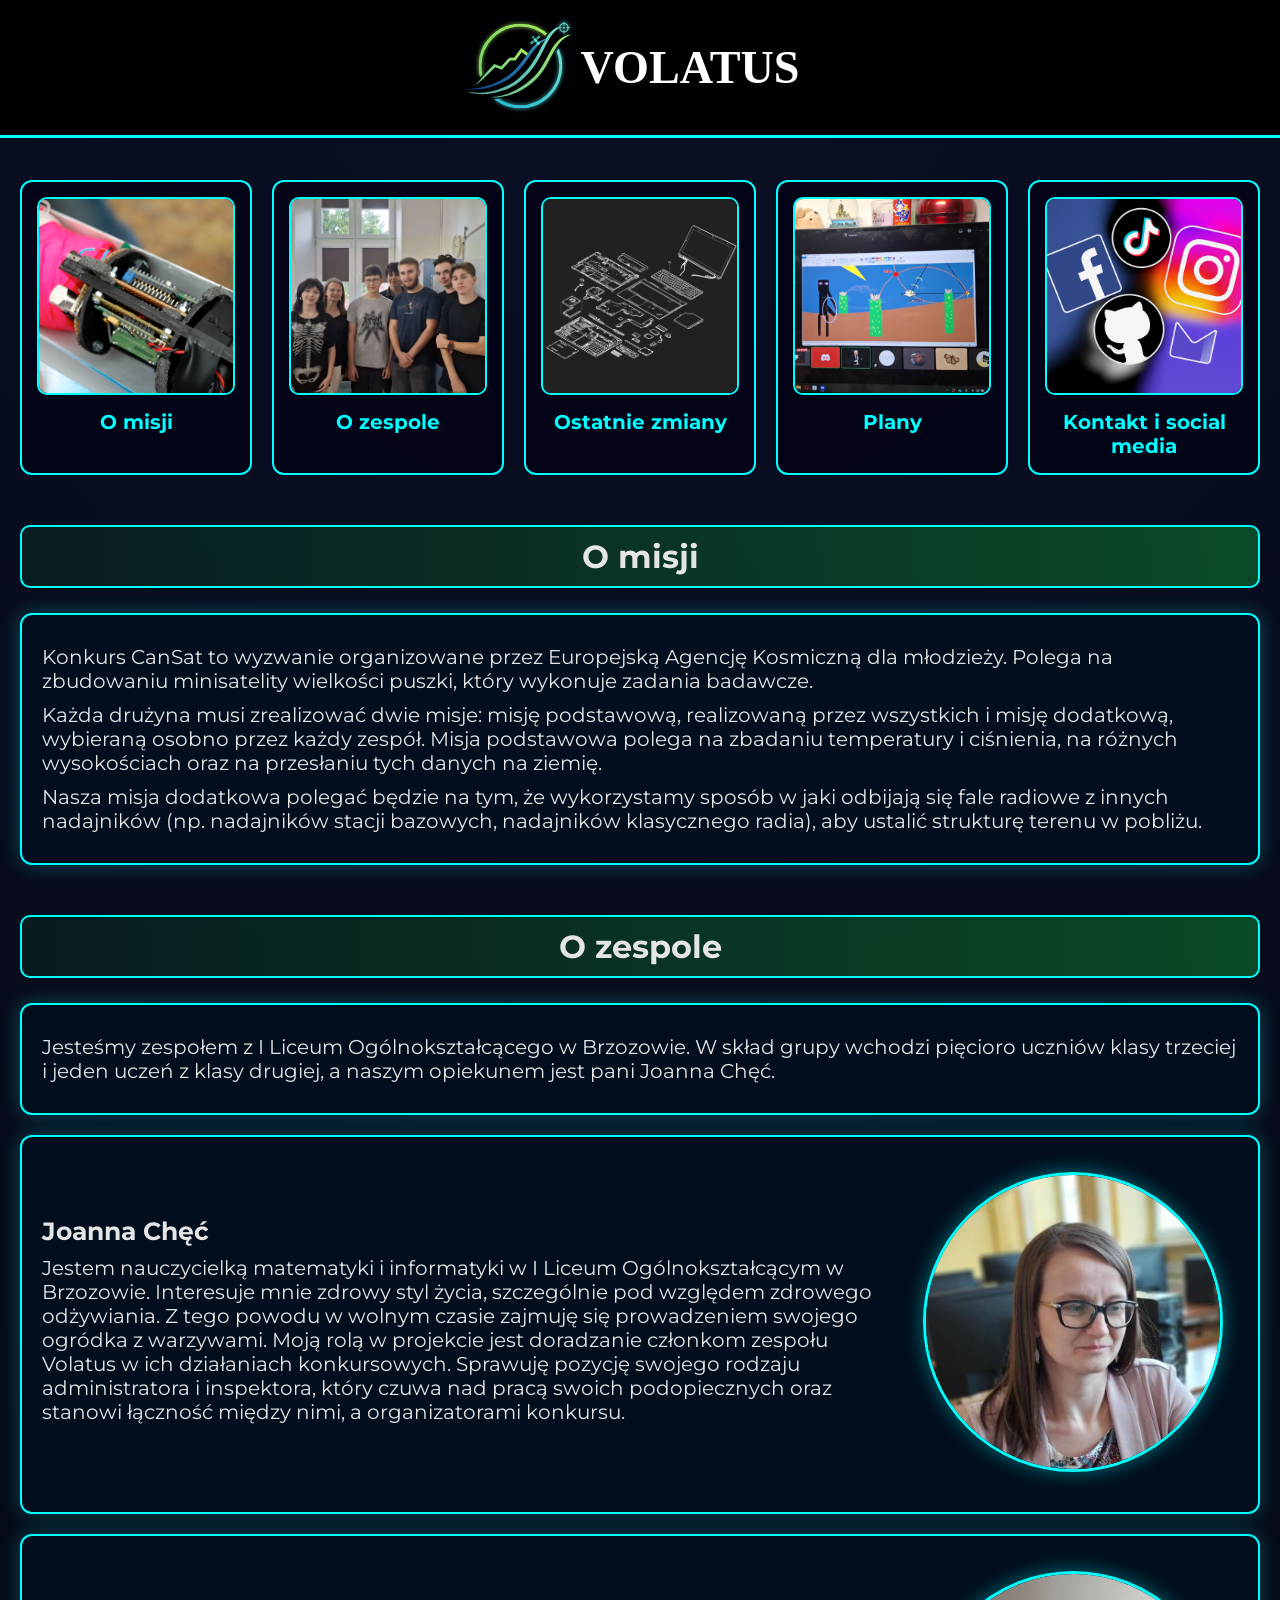
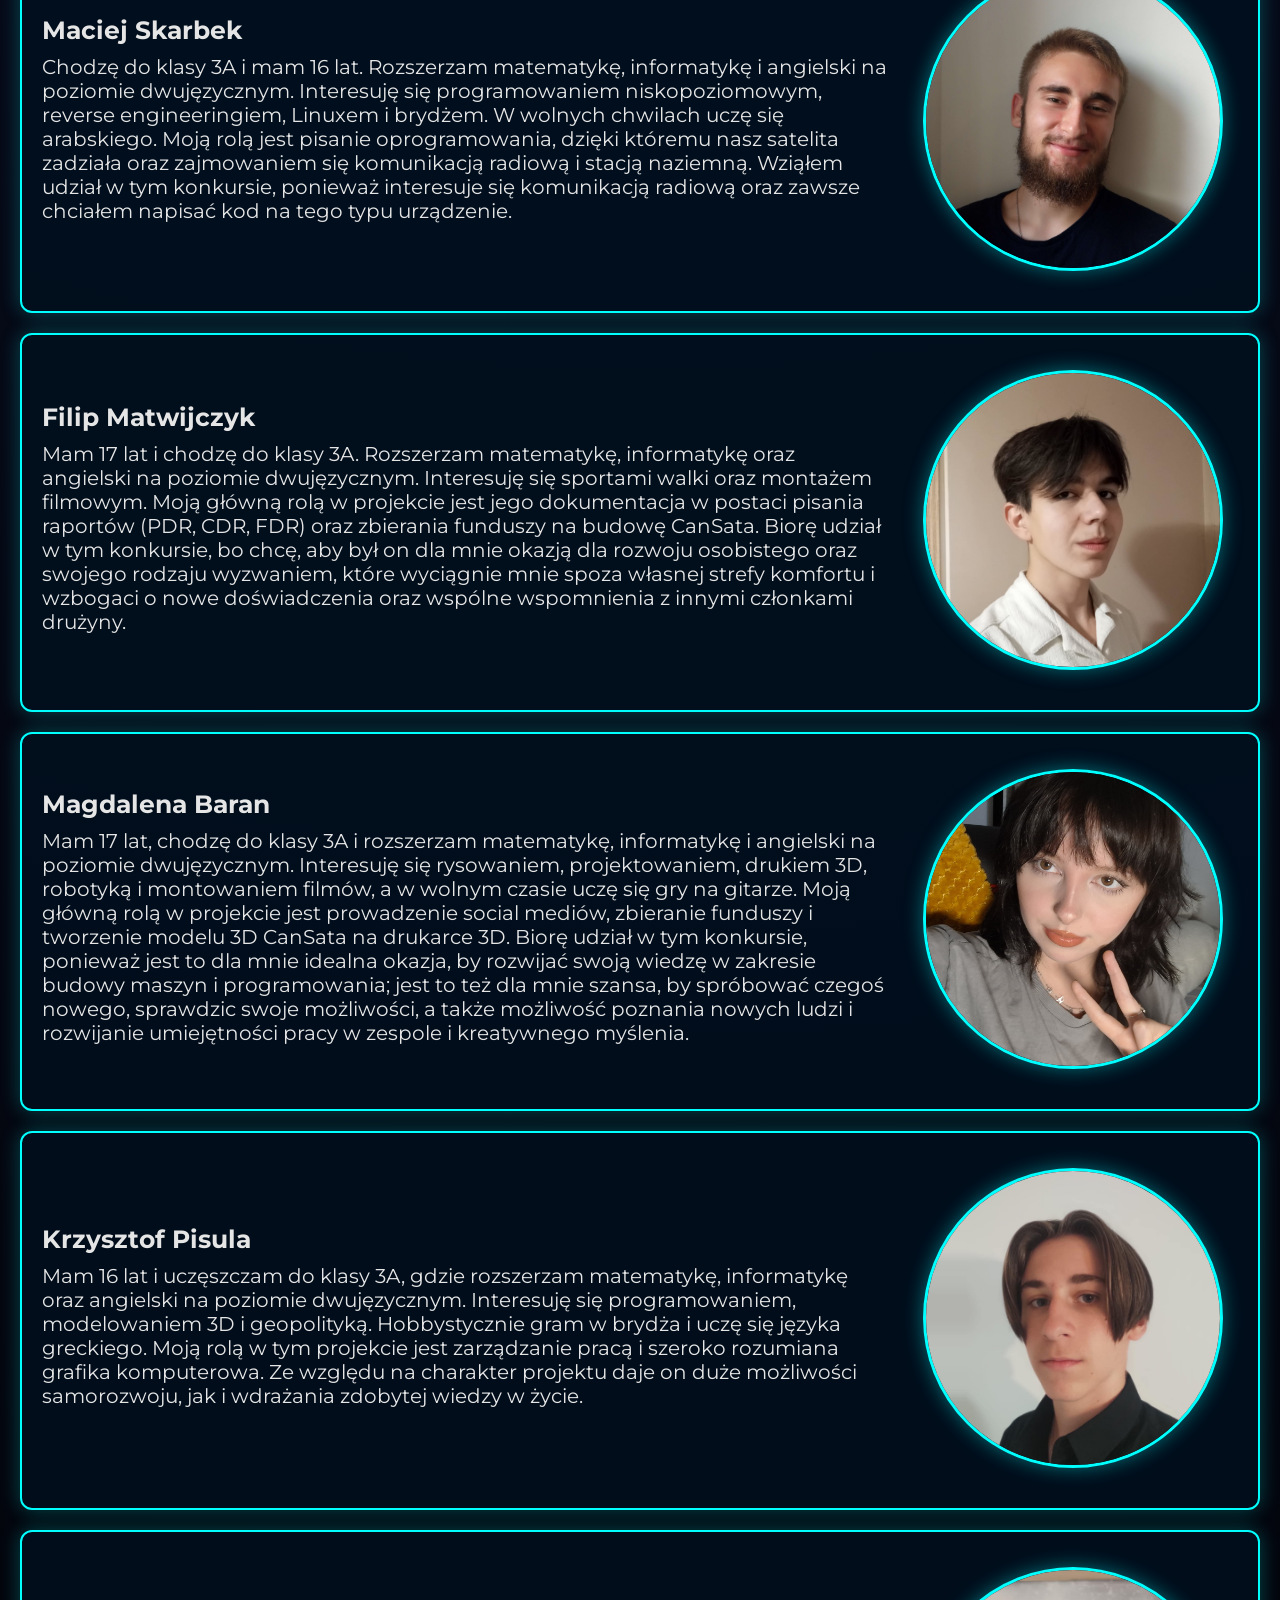
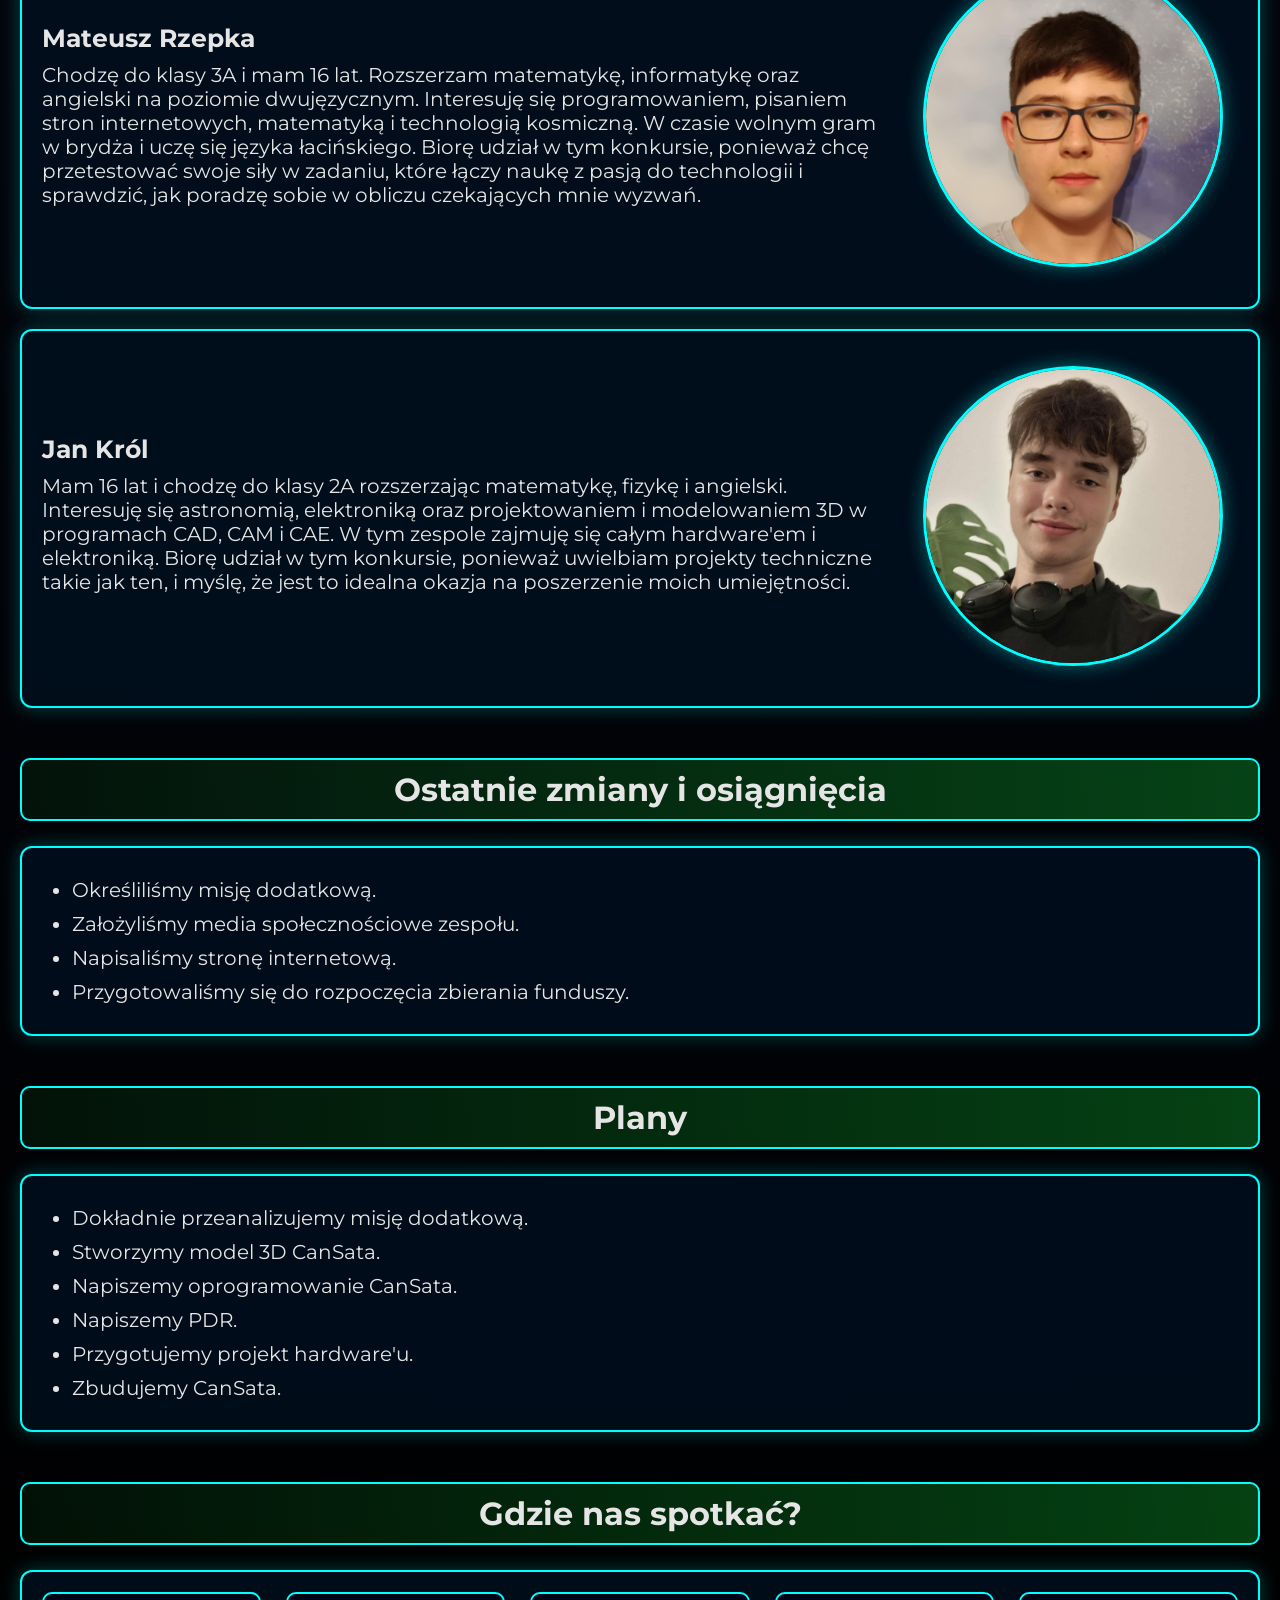
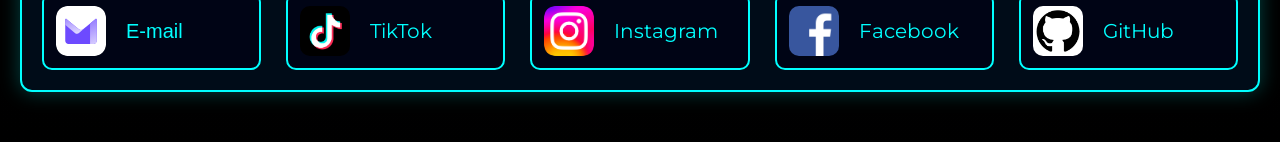
==== commit cf5a1f96: "about-subpages, logo correction" ====
--- a/index.html
+++ b/index.html
@@ -41,7 +41,7 @@
             </a>
         </div>
         <!-- O misji -->
-        <h2 id="link-mission">O misji</h2>
+        <h2 class="c1" id="link-mission">O misji</h2>
         <div class="panel">
             <p>
                 Konkurs CanSat to wyzwanie organizowane przez Europejską Agencję Kosmiczną dla młodzieży. Polega na
@@ -57,7 +57,7 @@
                 terenu w pobliżu.</p>
         </div>
         <!-- O zespole -->
-        <h2 id="link-about">O zespole</h2>
+        <h2 class="c1" id="link-about">O zespole</h2>
         <div class="panel">
             <p>Jesteśmy zespołem z I Liceum Ogólnokształcącego w Brzozowie. W skład grupy wchodzi pięcioro uczniów klasy
                 trzeciej i jeden uczeń z klasy drugiej, a naszym opiekunem jest pani Joanna Chęć.</p>
@@ -72,7 +72,9 @@
                     inspektora, który czuwa nad pracą swoich podopiecznych oraz stanowi łączność między nimi, a
                     organizatorami konkursu.</p>
             </div>
-            <div class="about-img"><img src="img/panichec.jpg" alt="Joanna Chęć"></div>
+            <div class="about-img">
+                <img src="img/panichec.jpg" alt="Joanna Chęć">
+            </div>
         </div>
         <div class="panel about">
             <div class="about-text">
@@ -84,7 +86,9 @@
                     udział w tym konkursie, ponieważ interesuje się komunikacją radiową oraz zawsze chciałem napisać kod
                     na tego typu urządzenie.</p>
             </div>
-            <div class="about-img"><img src="img/maciej.jpg" alt="Maciej Skarbek"></div>
+            <div class="about-img">
+                <a href="maciej-skarbek/index.html"><img src="img/maciej.jpg" alt="Maciej Skarbek"></a>
+            </div>
         </div>
         <div class="panel about">
             <div class="about-text">
@@ -96,7 +100,9 @@
                     oraz swojego rodzaju wyzwaniem, które wyciągnie mnie spoza własnej strefy komfortu i wzbogaci o nowe
                     doświadczenia oraz wspólne wspomnienia z innymi członkami drużyny.</p>
             </div>
-            <div class="about-img"><img src="img/filipek.jpg" alt="Filip Matwijczyk"></div>
+            <div class="about-img">
+                <a href="filip-matwijczyk/index.html"><img src="img/filipek.jpg" alt="Filip Matwijczyk"></a>
+            </div>
         </div>
         <div class="panel about">
             <div class="about-text">
@@ -110,7 +116,9 @@
                     możliwości, a także możliwość poznania nowych ludzi i rozwijanie umiejętności pracy w zespole i
                     kreatywnego myślenia.</p>
             </div>
-            <div class="about-img"><img src="img/magda.jpg" alt="Magdalena Baran"></div>
+            <div class="about-img">
+                <a href="magdalena-baran/index.html"><img src="img/magda.jpg" alt="Magdalena Baran"></a>
+            </div>
         </div>
         <div class="panel about">
             <div class="about-text">
@@ -121,18 +129,22 @@
                     szeroko rozumiana grafika komputerowa. Ze względu na charakter projektu daje on duże możliwości
                     samorozwoju, jak i wdrażania zdobytej wiedzy w życie.</p>
             </div>
-            <div class="about-img"><img src="img/krzysiu.jpg" alt="Krzysztof Pisula"></div>
+            <div class="about-img">
+                <a href="krzysztof-pisula/index.html"><img src="img/krzysiu.jpg" alt="Krzysztof Pisula"></a>
+            </div>
         </div>
         <div class="panel about">
             <div class="about-text">
                 <h3>Mateusz Rzepka</h3>
                 <p>Chodzę do klasy 3A i mam 16 lat. Rozszerzam matematykę, informatykę oraz angielski na poziomie
                     dwujęzycznym. Interesuję się programowaniem, pisaniem stron internetowych, matematyką i technologią
-                    kosmiczną. W czasie wolnym gram w brydża i uczę się języka rosyjskiego. Biorę udział w tym
+                    kosmiczną. W czasie wolnym gram w brydża i uczę się języka łacińskiego. Biorę udział w tym
                     konkursie, ponieważ chcę przetestować swoje siły w zadaniu, które łączy naukę z pasją do technologii
                     i sprawdzić, jak poradzę sobie w obliczu czekających mnie wyzwań.</p>
             </div>
-            <div class="about-img"><img src="img/mateusz.jpg" alt="Mateusz Rzepka"></div>
+            <div class="about-img">
+                <a href="mateusz-rzepka/index.html"><img src="img/mateusz.jpg" alt="Mateusz Rzepka"></a>
+            </div>
         </div>
         <div class="panel about">
             <div class="about-text">
@@ -143,10 +155,12 @@
                     uwielbiam projekty techniczne takie jak ten, i myślę, że jest to idealna okazja na poszerzenie moich
                     umiejętności.</p>
             </div>
-            <div class="about-img"><img src="img/janek.jpg" alt="Jan Król"></div>
+            <div class="about-img">
+                <a href="jan-król/index.html"><img src="img/janek.jpg" alt="Jan Król"></a>
+            </div>
         </div>
         <!-- Ostatnie zmiany -->
-        <h2 id="link-updates">Ostatnie zmiany i osiągnięcia</h2>
+        <h2 class="c1" id="link-updates">Ostatnie zmiany i osiągnięcia</h2>
         <div class="panel list">
             <ul>
                 <li>Określiliśmy misję dodatkową.</li>
@@ -156,7 +170,7 @@
             </ul>
         </div>
         <!-- Plany -->
-        <h2 id="link-plans">Plany</h2>
+        <h2 class="c1" id="link-plans">Plany</h2>
         <div class="panel list">
             <ul>
                 <li>Dokładnie przeanalizujemy misję dodatkową.</li>
@@ -168,7 +182,7 @@
             </ul>
         </div>
         <!-- Kontakt -->
-        <h2 id="link-contact">Gdzie nas spotkać?</h2>
+        <h2 class="c1" id="link-contact">Gdzie nas spotkać?</h2>
         <div class="panel socials">
             <button class="social" id="przyciskEmail">
                 <img src="img/mail.svg" alt="Protonmail"><span id="email">E-mail</span>
--- a/styles/styles.css
+++ b/styles/styles.css
@@ -1,4 +1,4 @@
-@import url('https://fonts.googleapis.com/css2?family=Nunito:wght@200..1000&family=Offside&display=swap');
+@import url('https://fonts.googleapis.com/css2?family=Montserrat:ital,wght@0,100..900;1,100..900&display=swap');
 
 * {
     margin: 0;
@@ -11,7 +11,7 @@
 }
 
 body {
-    font-family: "Nunito", sans-serif;
+    font-family: "Montserrat", sans-serif;
     background: radial-gradient(circle at top, #0a0f25, #000);
     color: #e5e5e5;
     font-size: 36px;
@@ -56,16 +56,31 @@
     padding: 0 20px;
 }
 
+#sub-strona {
+    max-width: 1300px;
+    margin: 210px auto 50px auto;
+    padding: 0 20px;
+}
+
+h1 {
+    font-size: 64px;
+    text-align: center;
+    margin: 10px 0 50px 0;
+    padding: 10px;
+    border: 2px solid #0ff;
+    border-radius: 10px;
+    font-family: "Montserrat", sans-serif;
+}
+
 h2 {
     font-size: 52px;
     text-align: center;
     margin: 50px 0 25px 0;
     padding: 10px;
-    background: linear-gradient(to right, #0ff33d11, #0ff33d44);
     border: 2px solid #0ff;
     border-radius: 10px;
     scroll-margin-top: 180px;
-    font-family: "Offside", sans-serif;
+    font-family: "Montserrat", sans-serif;
 }
 
 h3 {
@@ -233,17 +248,102 @@
     opacity: 1;
 }
 
+/* Podstrony */
+.sub-about-img {
+    width: 90%;
+    margin: 0px auto;
+    border-radius: 50%;
+    border: 3px solid #0ff;
+    object-fit: cover;
+    box-shadow: 0 0 20px #0ff6;
+    transition: 0.3s;
+}
+
+.sub-about-img:hover {
+    transform: scale(1.2);
+    border-color: #f0f;
+    animation: scaleUpDown 0.7s;
+}
+
+.center {
+    display: flex;
+    justify-content: center;
+}
+
 /* Poprawa błędów */
 .list {
     padding-left: 40px;
 }
 
+/* Kolory */
+h1.c1 {
+    background: linear-gradient(to right, #0ff33d44, #0ff33d77, #0ff33d44);
+}
+
+h2.c1 {
+    background: linear-gradient(to right, #0ff33d11, #0ff33d44);
+}
+
+h1.c2 {
+    background: linear-gradient(to right, #3df30f44, #3df30f77, #3df30f44);
+}
+
+h2.c2 {
+    background: linear-gradient(to right, #3df30f11, #3df30f44);
+}
+
+h1.c3 {
+    background: linear-gradient(to right, #ccf30f44, #ccf30f77, #ccf30f44);
+}
+
+h2.c3 {
+    background: linear-gradient(to right, #ccf30f11, #ccf30f44);
+}
+
+h1.c4 {
+    background: linear-gradient(to right, #f3a20f44, #f3a20f77, #f3a20f44);
+}
+
+h2.c4 {
+    background: linear-gradient(to right, #f3a20f11, #f3a20f44);
+}
+
+h1.c5 {
+    background: linear-gradient(to right, #f30f0f44, #f30f0f77, #f30f0f44);
+}
+
+h2.c5 {
+    background: linear-gradient(to right, #f30f0f11, #f30f0f44);
+}
+
+h1.c6 {
+    background: linear-gradient(to right, #9b0ff344, #9b0ff377, #9b0ff344);
+}
+
+h2.c6 {
+    background: linear-gradient(to right, #9b0ff311, #9b0ff344);
+}
+
+h1.c7 {
+    background: linear-gradient(to right, #0f66f344, #0f66f377, #0f66f344);
+}
+
+h2.c7 {
+    background: linear-gradient(to right, #0f66f311, #0f66f344);
+}
+
+
+
 /* Responsywność */
 @media (min-width: 1200px) {
 
     #email,
     body {
         font-size: 20px;
+    }
+
+    h1 {
+        font-size: 44px;
     }
 
     h2 {
@@ -287,6 +387,11 @@
         padding: 0 20px;
     }
 
+    #sub-strona {
+        margin-top: 180px;
+        padding: 0 20px;
+    }
+
     p {
         margin: 10px 0;
     }
@@ -294,4 +399,23 @@
     .social {
         flex: 1.5 0 10%;
     }
+
+    .sub-about-img {
+        width: 85%;
+    }
+
+    .side {
+        width: 66%;
+        display: inline-block;
+    }
+
+    .center {
+        width: 33%;
+        display: inline-block;
+    }
+
+    .flex {
+        display: flex;
+    }
+
 }
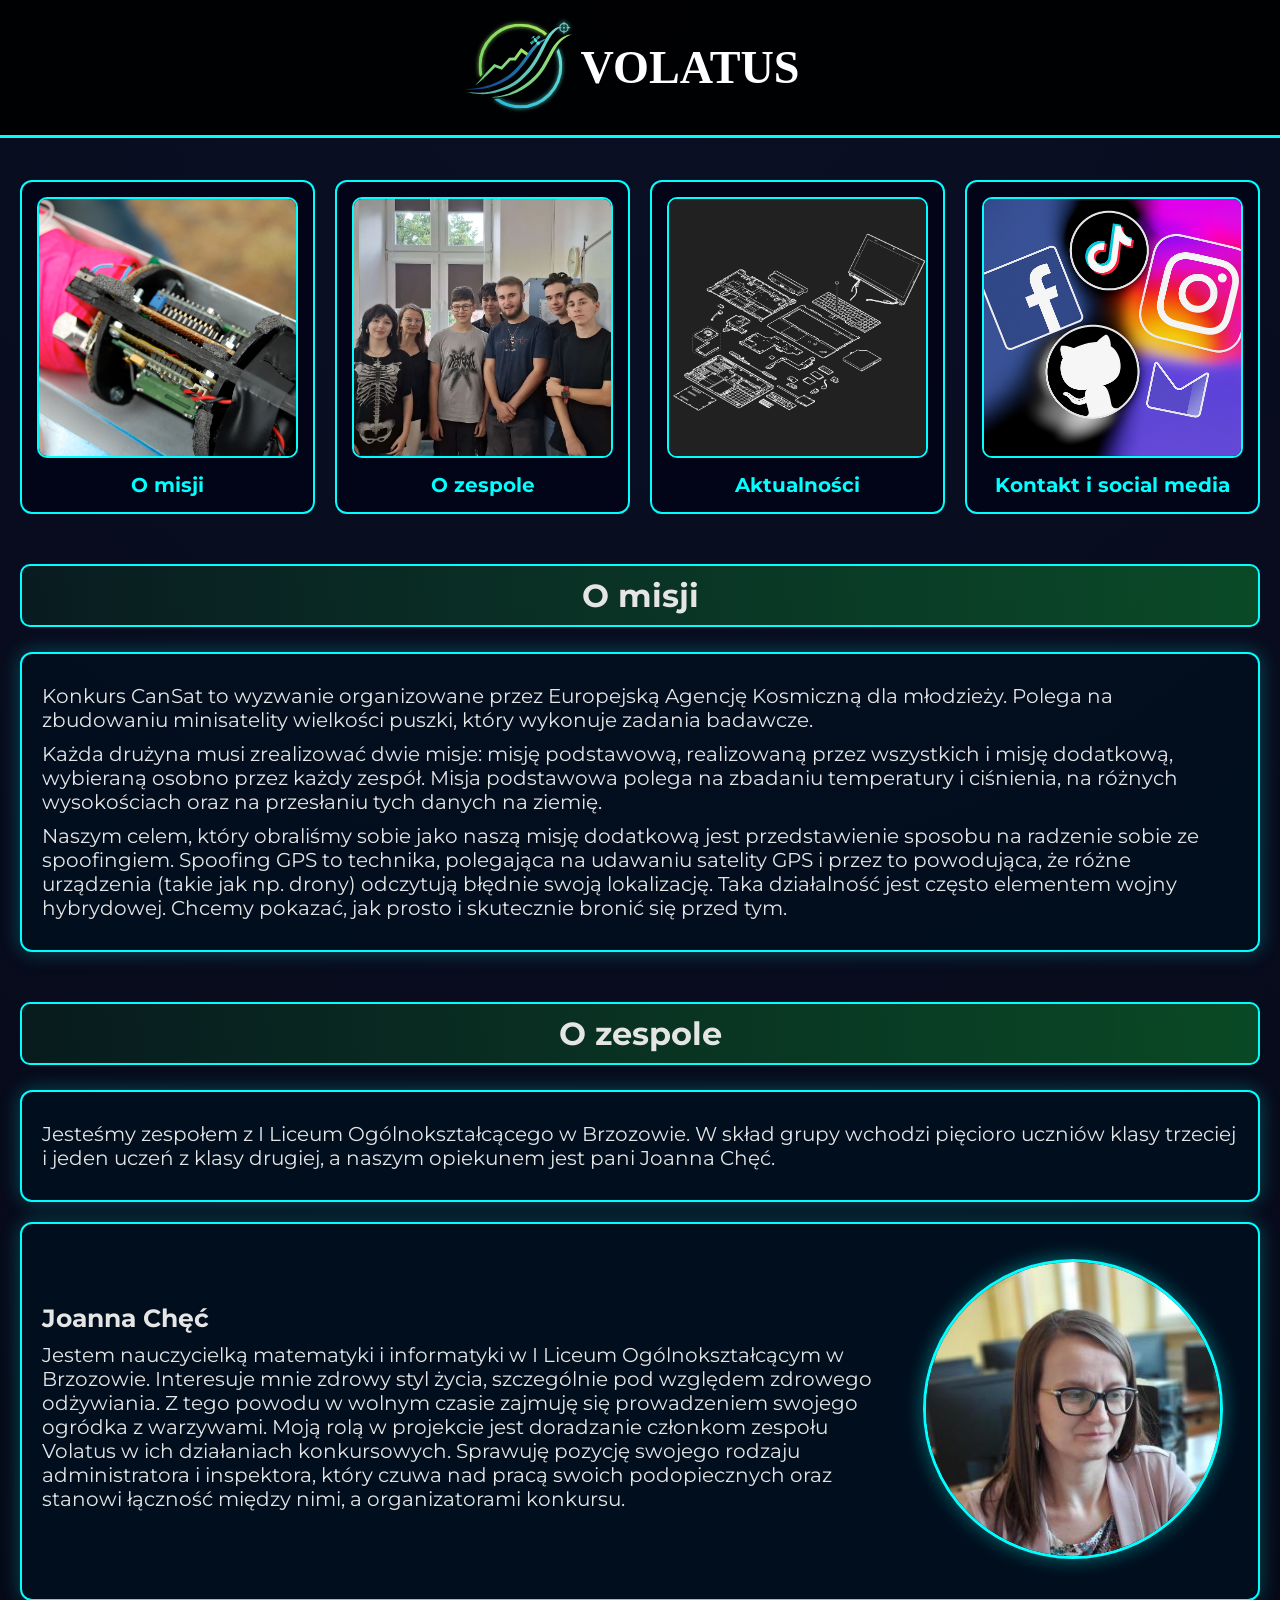
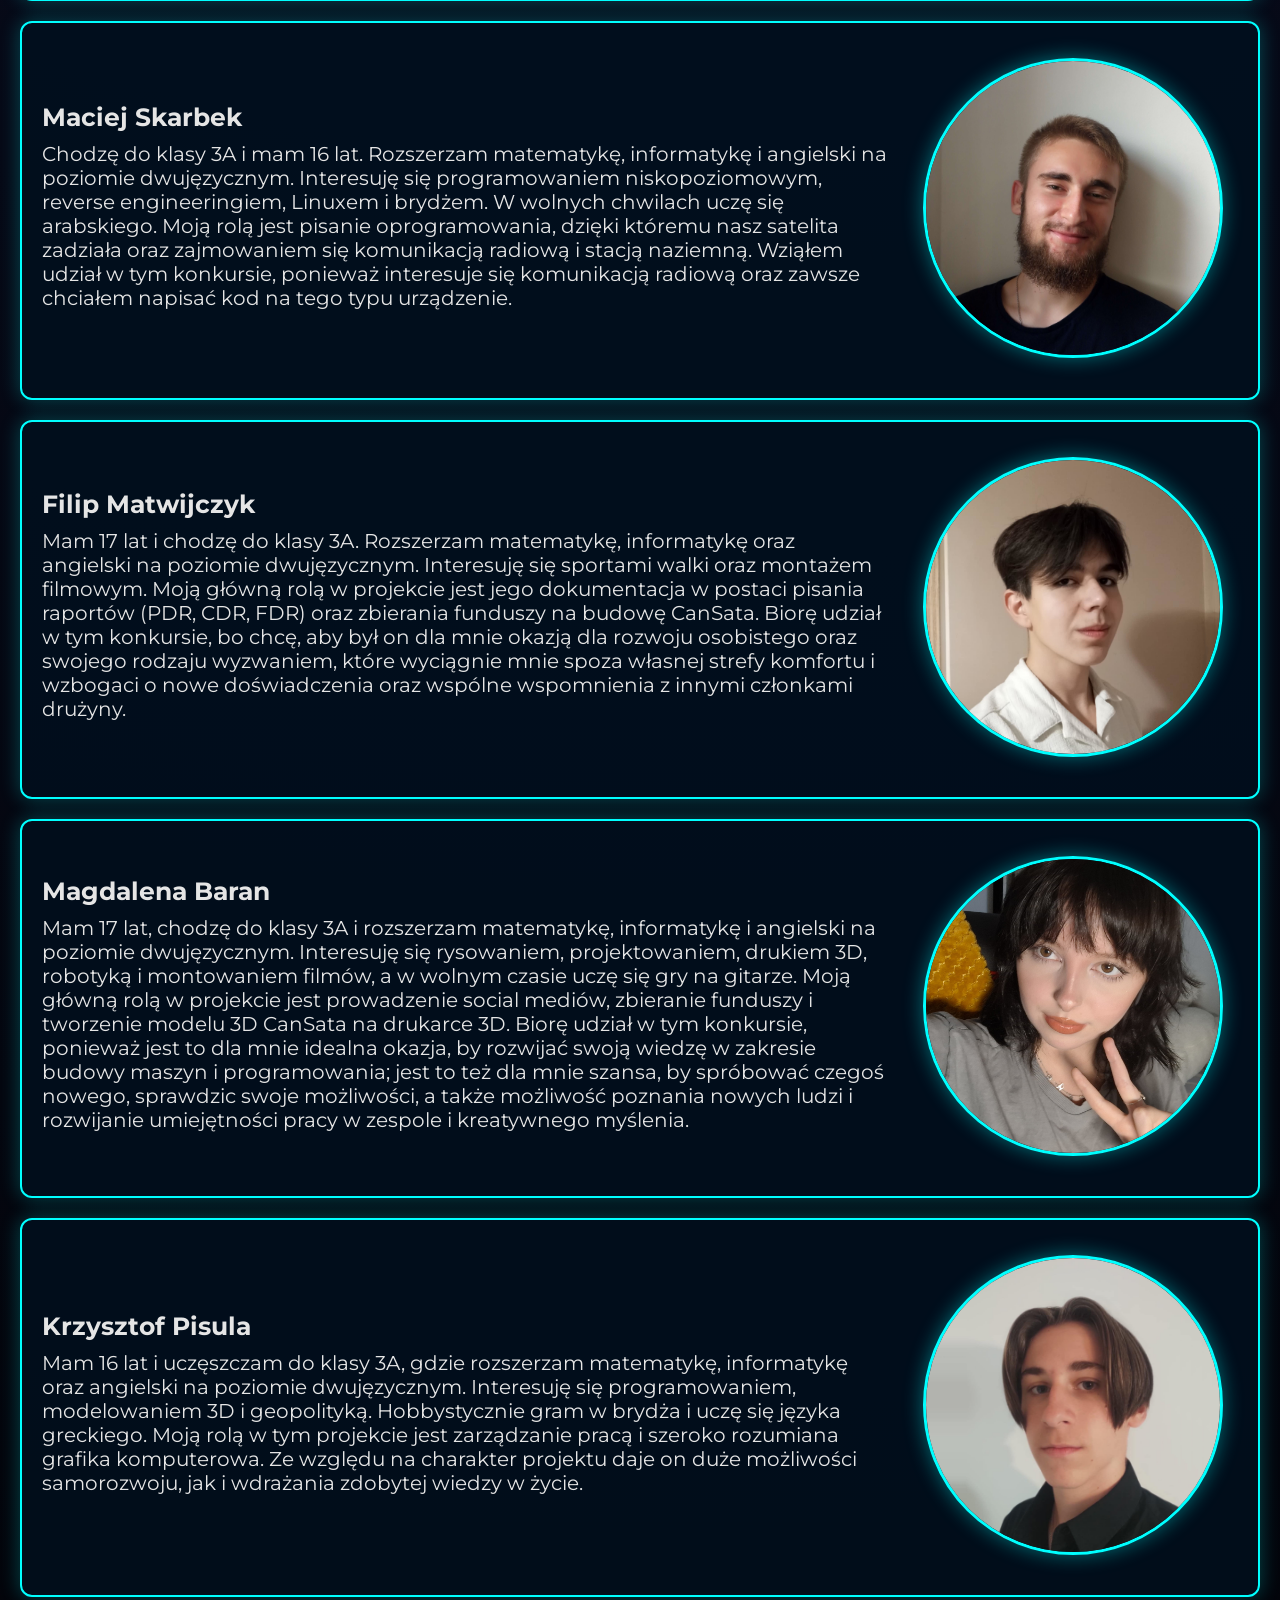
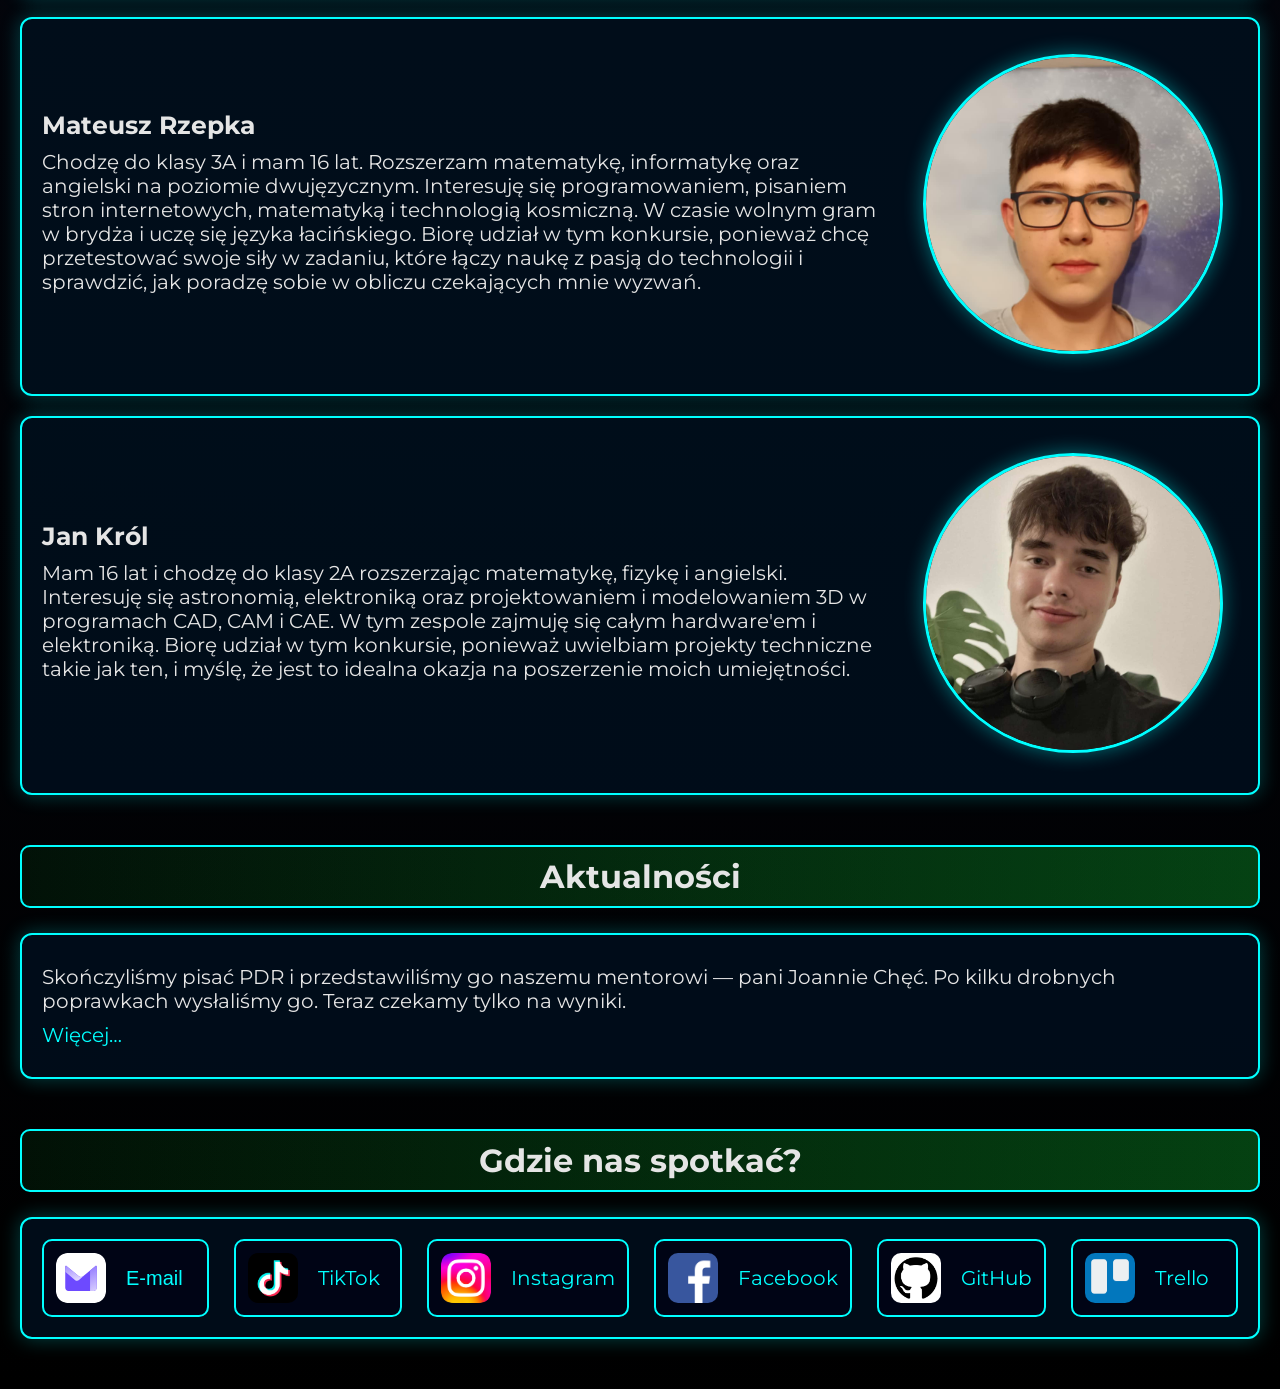
==== commit a8d609a1: "blog, trello, mission update (sponsors section commented)" ====
--- a/index.html
+++ b/index.html
@@ -29,17 +29,21 @@
             </a>
             <a href="#link-updates" class="tile">
                 <img src="img/ostatnie-zmiany.png" alt="">
-                <b>Ostatnie zmiany</b>
-            </a>
-            <a href="#link-plans" class="tile">
-                <img src="img/plany.jpg" alt="">
-                <b>Plany</b>
+                <b>Aktualności</b>
             </a>
             <a href="#link-contact" class="tile">
                 <img src="img/socials3.png" alt="">
                 <b>Kontakt i social media</b>
             </a>
         </div>
+        <!-- Sponsorzy -->
+        <!-- <h2 class="c1">Sponsorzy</h2>
+        <div class="grid">
+            <a href="" class="tile">
+                <img alt="jakies zdj">
+                <b>sponsor1</b>
+            </a>
+        </div> -->
         <!-- O misji -->
         <h2 class="c1" id="link-mission">O misji</h2>
         <div class="panel">
@@ -52,9 +56,13 @@
                 dodatkową, wybieraną osobno przez każdy zespół. Misja podstawowa polega na zbadaniu temperatury i
                 ciśnienia, na różnych wysokościach oraz na przesłaniu tych danych na ziemię.
             </p>
-            <p>Nasza misja dodatkowa polegać będzie na tym, że wykorzystamy sposób w jaki odbijają się fale radiowe z
-                innych nadajników (np. nadajników stacji bazowych, nadajników klasycznego radia), aby ustalić strukturę
-                terenu w pobliżu.</p>
+            <p>
+                Naszym celem, który obraliśmy sobie jako naszą misję dodatkową jest przedstawienie sposobu na radzenie
+                sobie ze spoofingiem. Spoofing GPS to technika, polegająca na udawaniu satelity GPS i przez to
+                powodująca, że różne urządzenia (takie jak np. drony) odczytują błędnie swoją lokalizację. Taka
+                działalność jest często elementem wojny hybrydowej. Chcemy pokazać, jak prosto i skutecznie bronić się
+                przed tym.
+            </p>
         </div>
         <!-- O zespole -->
         <h2 class="c1" id="link-about">O zespole</h2>
@@ -87,7 +95,7 @@
                     na tego typu urządzenie.</p>
             </div>
             <div class="about-img">
-                <a href="maciej-skarbek/index.html"><img src="img/maciej.jpg" alt="Maciej Skarbek"></a>
+                <a href="maciej-skarbek/"><img src="img/maciej.jpg" alt="Maciej Skarbek"></a>
             </div>
         </div>
         <div class="panel about">
@@ -101,7 +109,7 @@
                     doświadczenia oraz wspólne wspomnienia z innymi członkami drużyny.</p>
             </div>
             <div class="about-img">
-                <a href="filip-matwijczyk/index.html"><img src="img/filipek.jpg" alt="Filip Matwijczyk"></a>
+                <a href="filip-matwijczyk/"><img src="img/filipek.jpg" alt="Filip Matwijczyk"></a>
             </div>
         </div>
         <div class="panel about">
@@ -117,7 +125,7 @@
                     kreatywnego myślenia.</p>
             </div>
             <div class="about-img">
-                <a href="magdalena-baran/index.html"><img src="img/magda.jpg" alt="Magdalena Baran"></a>
+                <a href="magdalena-baran/"><img src="img/magda.jpg" alt="Magdalena Baran"></a>
             </div>
         </div>
         <div class="panel about">
@@ -130,7 +138,7 @@
                     samorozwoju, jak i wdrażania zdobytej wiedzy w życie.</p>
             </div>
             <div class="about-img">
-                <a href="krzysztof-pisula/index.html"><img src="img/krzysiu.jpg" alt="Krzysztof Pisula"></a>
+                <a href="krzysztof-pisula/"><img src="img/krzysiu.jpg" alt="Krzysztof Pisula"></a>
             </div>
         </div>
         <div class="panel about">
@@ -143,7 +151,7 @@
                     i sprawdzić, jak poradzę sobie w obliczu czekających mnie wyzwań.</p>
             </div>
             <div class="about-img">
-                <a href="mateusz-rzepka/index.html"><img src="img/mateusz.jpg" alt="Mateusz Rzepka"></a>
+                <a href="mateusz-rzepka/"><img src="img/mateusz.jpg" alt="Mateusz Rzepka"></a>
             </div>
         </div>
         <div class="panel about">
@@ -156,30 +164,17 @@
                     umiejętności.</p>
             </div>
             <div class="about-img">
-                <a href="jan-król/index.html"><img src="img/janek.jpg" alt="Jan Król"></a>
+                <a href="jan-krol/"><img src="img/janek.jpg" alt="Jan Król"></a>
             </div>
         </div>
         <!-- Ostatnie zmiany -->
-        <h2 class="c1" id="link-updates">Ostatnie zmiany i osiągnięcia</h2>
-        <div class="panel list">
-            <ul>
-                <li>Określiliśmy misję dodatkową.</li>
-                <li>Założyliśmy media społecznościowe zespołu.</li>
-                <li>Napisaliśmy stronę internetową.</li>
-                <li>Przygotowaliśmy się do rozpoczęcia zbierania funduszy.</li>
-            </ul>
-        </div>
-        <!-- Plany -->
-        <h2 class="c1" id="link-plans">Plany</h2>
-        <div class="panel list">
-            <ul>
-                <li>Dokładnie przeanalizujemy misję dodatkową.</li>
-                <li>Stworzymy model 3D CanSata.</li>
-                <li>Napiszemy oprogramowanie CanSata.</li>
-                <li>Napiszemy PDR.</li>
-                <li>Przygotujemy projekt hardware'u.</li>
-                <li>Zbudujemy CanSata.</li>
-            </ul>
+        <h2 class="c1" id="link-updates">Aktualności</h2>
+        <div class="panel">
+            <p>
+                Skończyliśmy pisać PDR i przedstawiliśmy go naszemu mentorowi — pani Joannie Chęć. Po kilku drobnych
+                poprawkach wysłaliśmy go. Teraz czekamy tylko na wyniki.
+            </p>
+            <p><a id="wiecej-lk" href="archiwum-aktualnosci/">Więcej…</a></p>
         </div>
         <!-- Kontakt -->
         <h2 class="c1" id="link-contact">Gdzie nas spotkać?</h2>
@@ -199,6 +194,9 @@
             </a>
             <a class="social" href="https://github.com/volatus-CanSat">
                 <img src="img/github.png" alt="GitHub"> GitHub
+            </a>
+            <a class="social" href="https://trello.com/b/yGrT05yV/cansat-2025-volatus">
+                <img src="img/trello.png" alt="Trello"> Trello
             </a>
         </div>
     </div>
--- a/styles/styles.css
+++ b/styles/styles.css
@@ -189,6 +189,15 @@
     100% {
         transform: scale(1.2);
     }
+}
+
+#wiecej-lk {
+    text-decoration: none;
+    color: #0ff;
+}
+
+#wiecej-lk:hover {
+    color: #f0f;
 }
 
 /* Social */
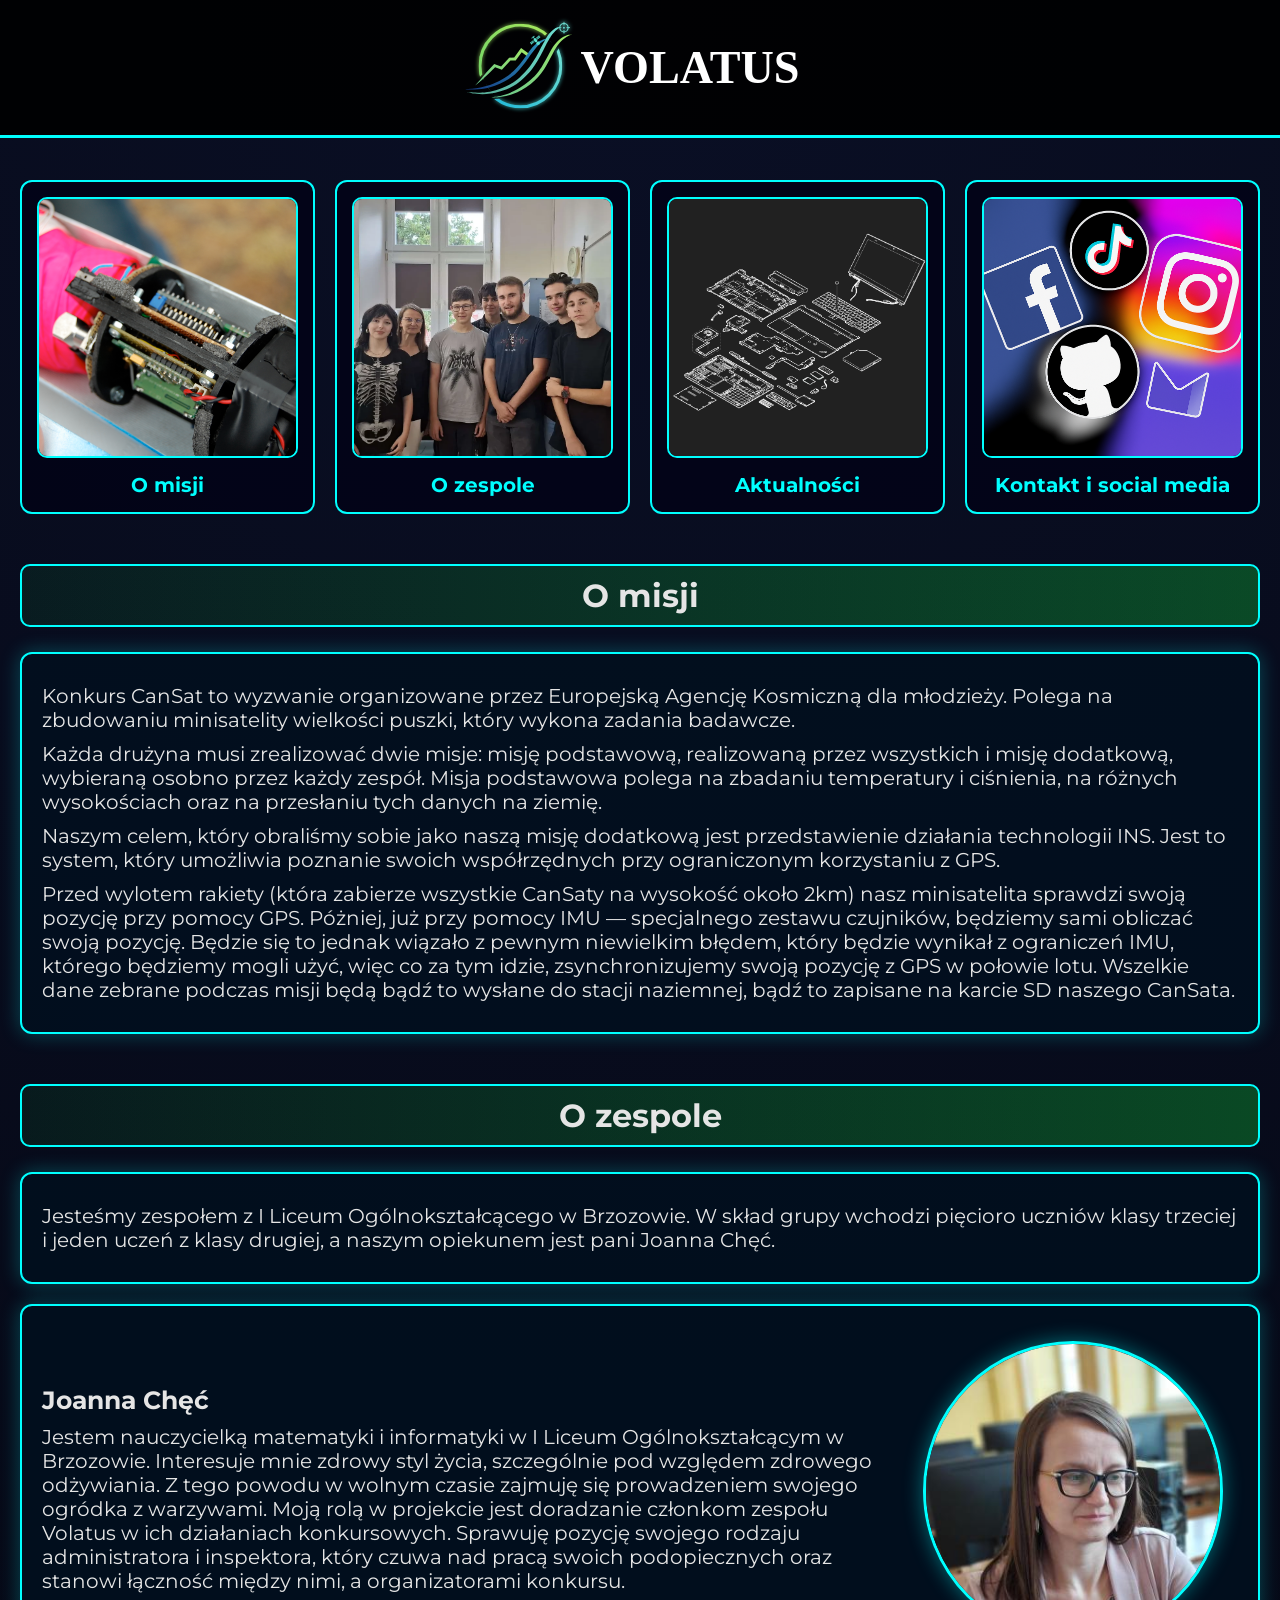
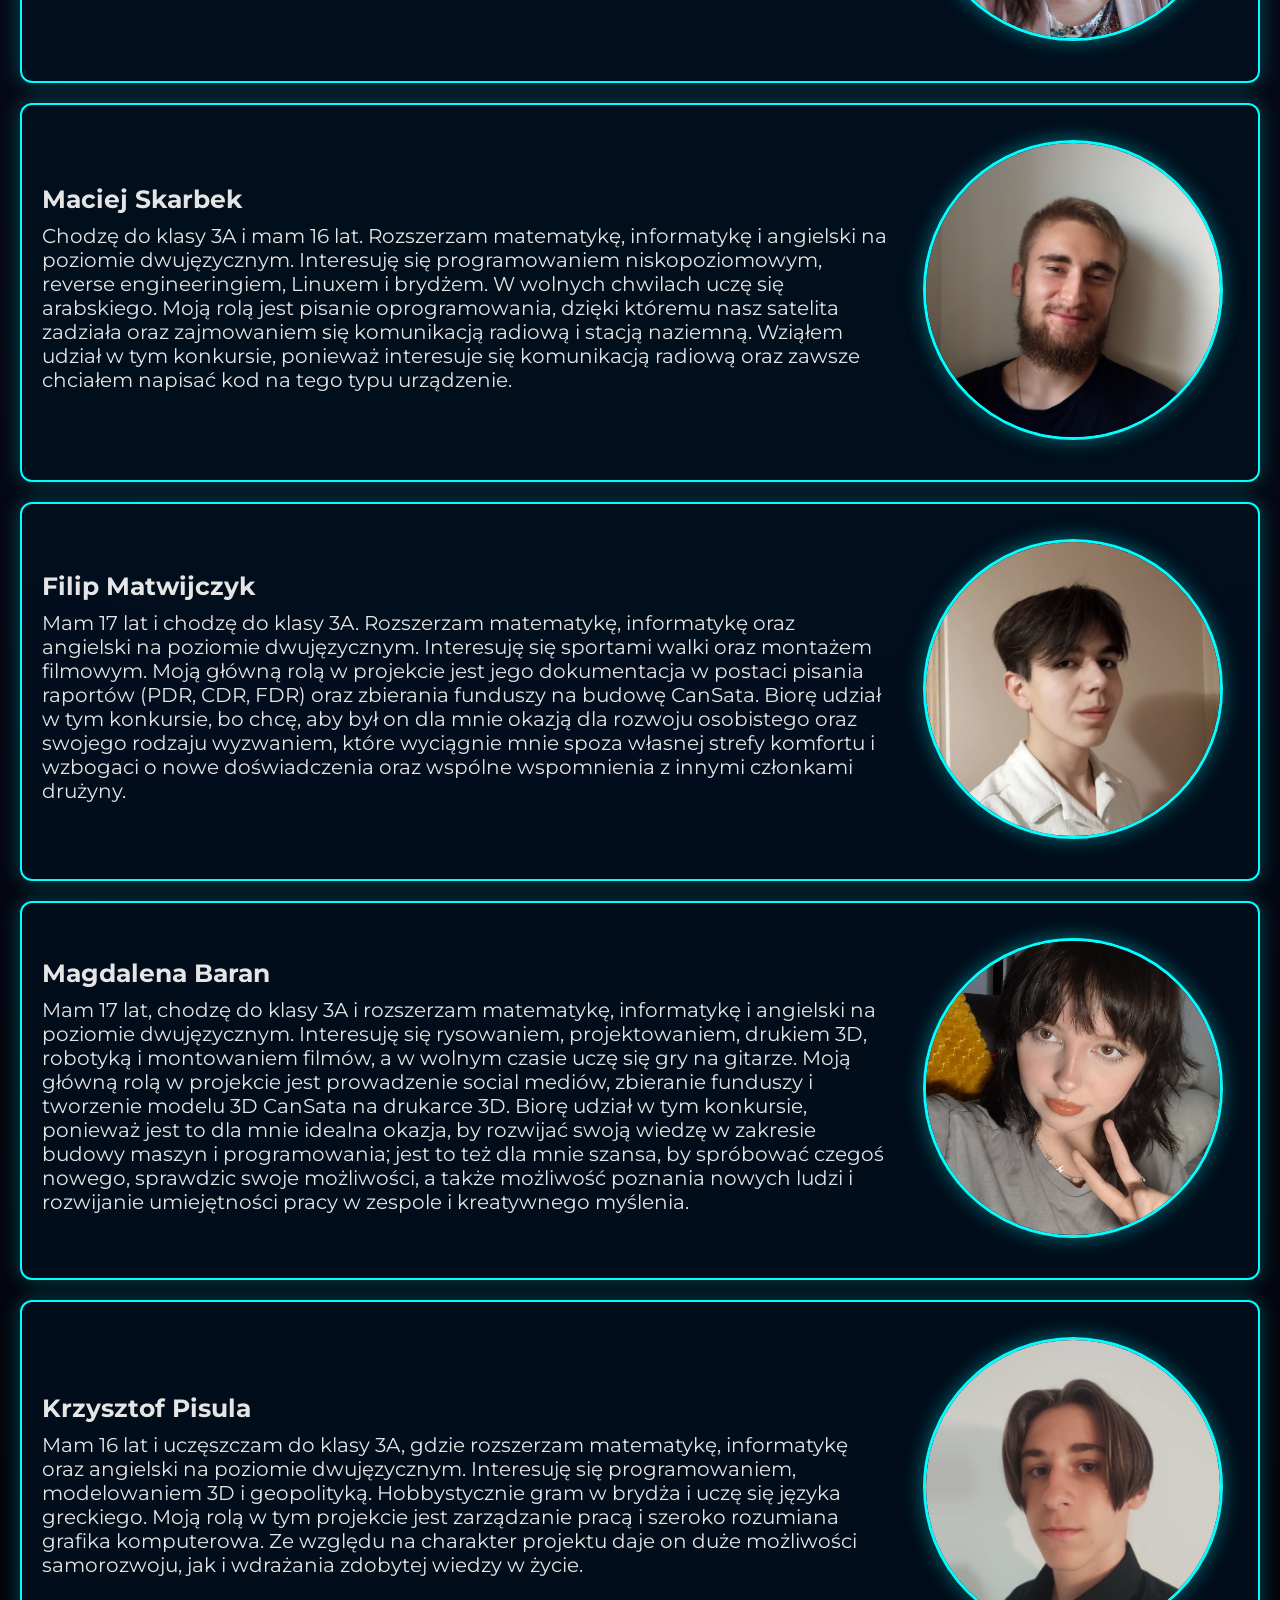
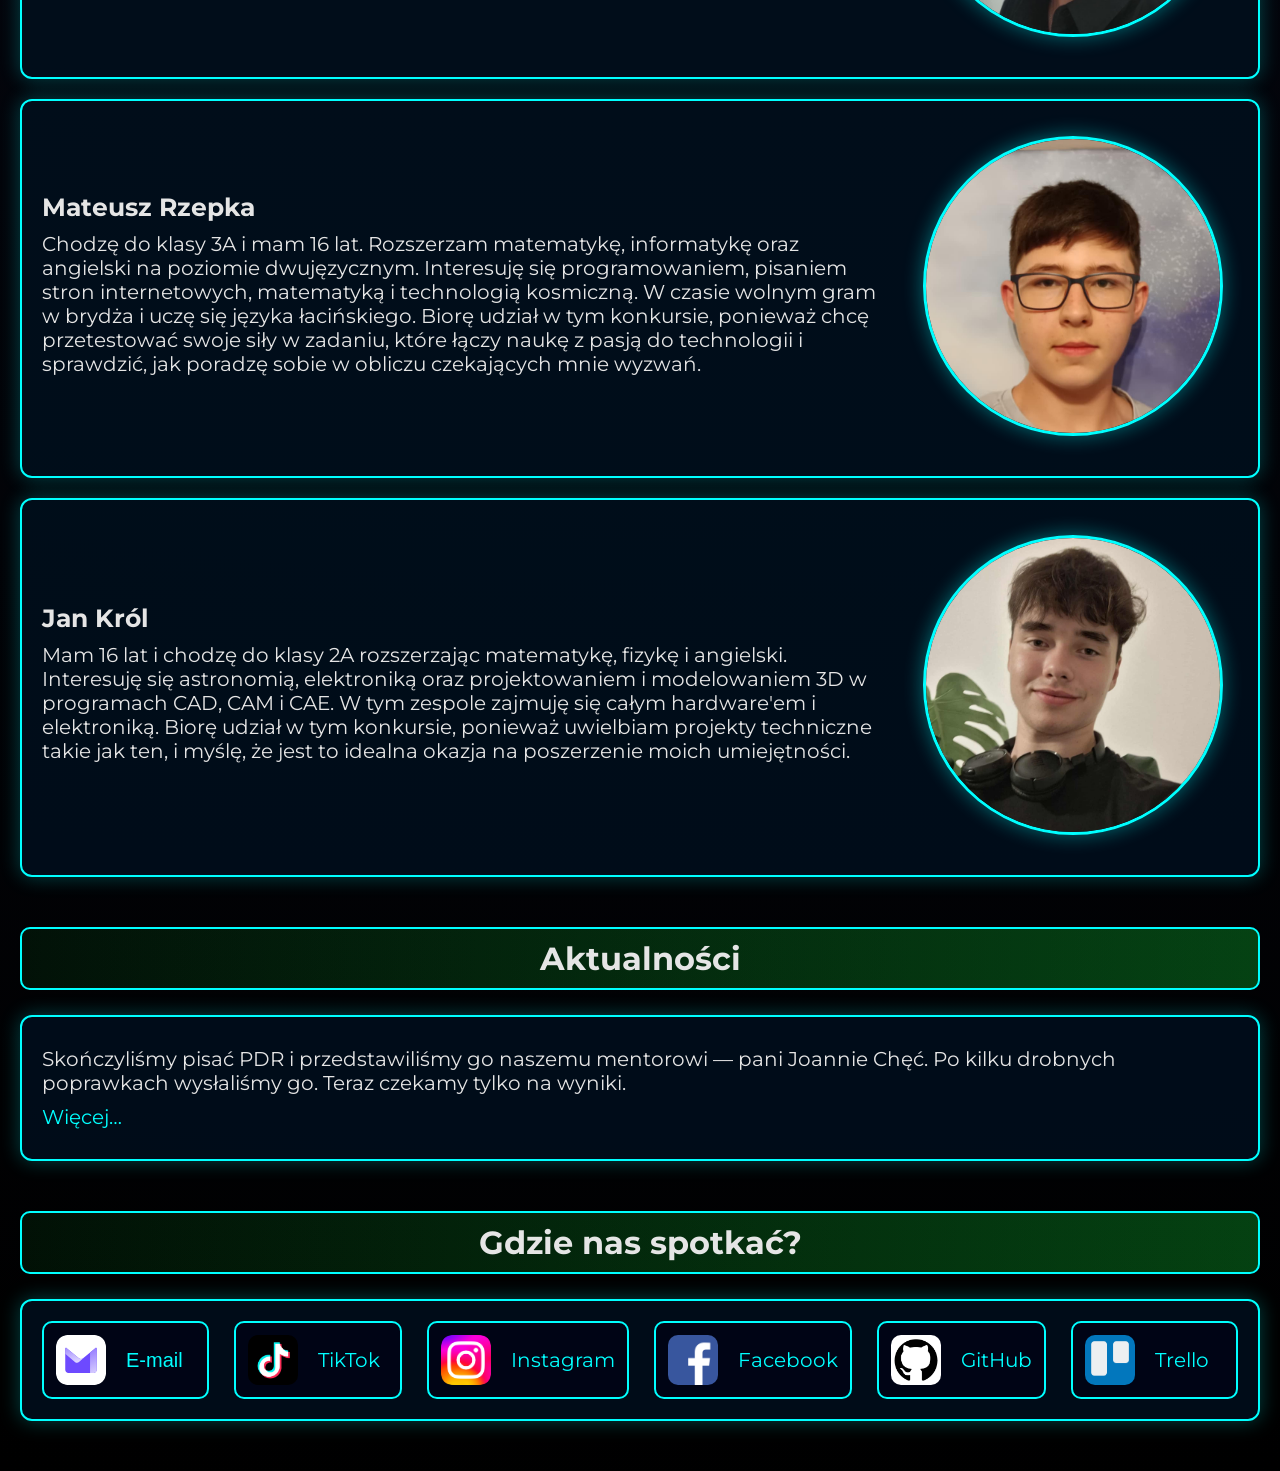
==== commit 3af66dcb: "no spoofing just ins correction" ====
--- a/index.html
+++ b/index.html
@@ -49,7 +49,7 @@
         <div class="panel">
             <p>
                 Konkurs CanSat to wyzwanie organizowane przez Europejską Agencję Kosmiczną dla młodzieży. Polega na
-                zbudowaniu minisatelity wielkości puszki, który wykonuje zadania badawcze.
+                zbudowaniu minisatelity wielkości puszki, który wykona zadania badawcze.
             </p>
             <p>
                 Każda drużyna musi zrealizować dwie misje: misję podstawową, realizowaną przez wszystkich i misję
@@ -57,11 +57,16 @@
                 ciśnienia, na różnych wysokościach oraz na przesłaniu tych danych na ziemię.
             </p>
             <p>
-                Naszym celem, który obraliśmy sobie jako naszą misję dodatkową jest przedstawienie sposobu na radzenie
-                sobie ze spoofingiem. Spoofing GPS to technika, polegająca na udawaniu satelity GPS i przez to
-                powodująca, że różne urządzenia (takie jak np. drony) odczytują błędnie swoją lokalizację. Taka
-                działalność jest często elementem wojny hybrydowej. Chcemy pokazać, jak prosto i skutecznie bronić się
-                przed tym.
+                Naszym celem, który obraliśmy sobie jako naszą misję dodatkową jest przedstawienie działania technologii
+                INS. Jest to system, który umożliwia poznanie swoich współrzędnych przy ograniczonym korzystaniu z GPS.
+            </p>
+            <p>
+                Przed wylotem rakiety (która zabierze wszystkie CanSaty na wysokość około 2km) nasz minisatelita
+                sprawdzi swoją pozycję przy pomocy GPS. Póżniej, już przy pomocy IMU — specjalnego zestawu czujników,
+                będziemy sami obliczać swoją pozycję. Będzie się to jednak wiązało z pewnym niewielkim błędem, który
+                będzie wynikał z ograniczeń IMU, którego będziemy mogli użyć, więc co za tym idzie, zsynchronizujemy
+                swoją pozycję z GPS w połowie lotu. Wszelkie dane zebrane podczas misji będą bądź to wysłane do stacji
+                naziemnej, bądź to zapisane na karcie SD naszego CanSata.
             </p>
         </div>
         <!-- O zespole -->
